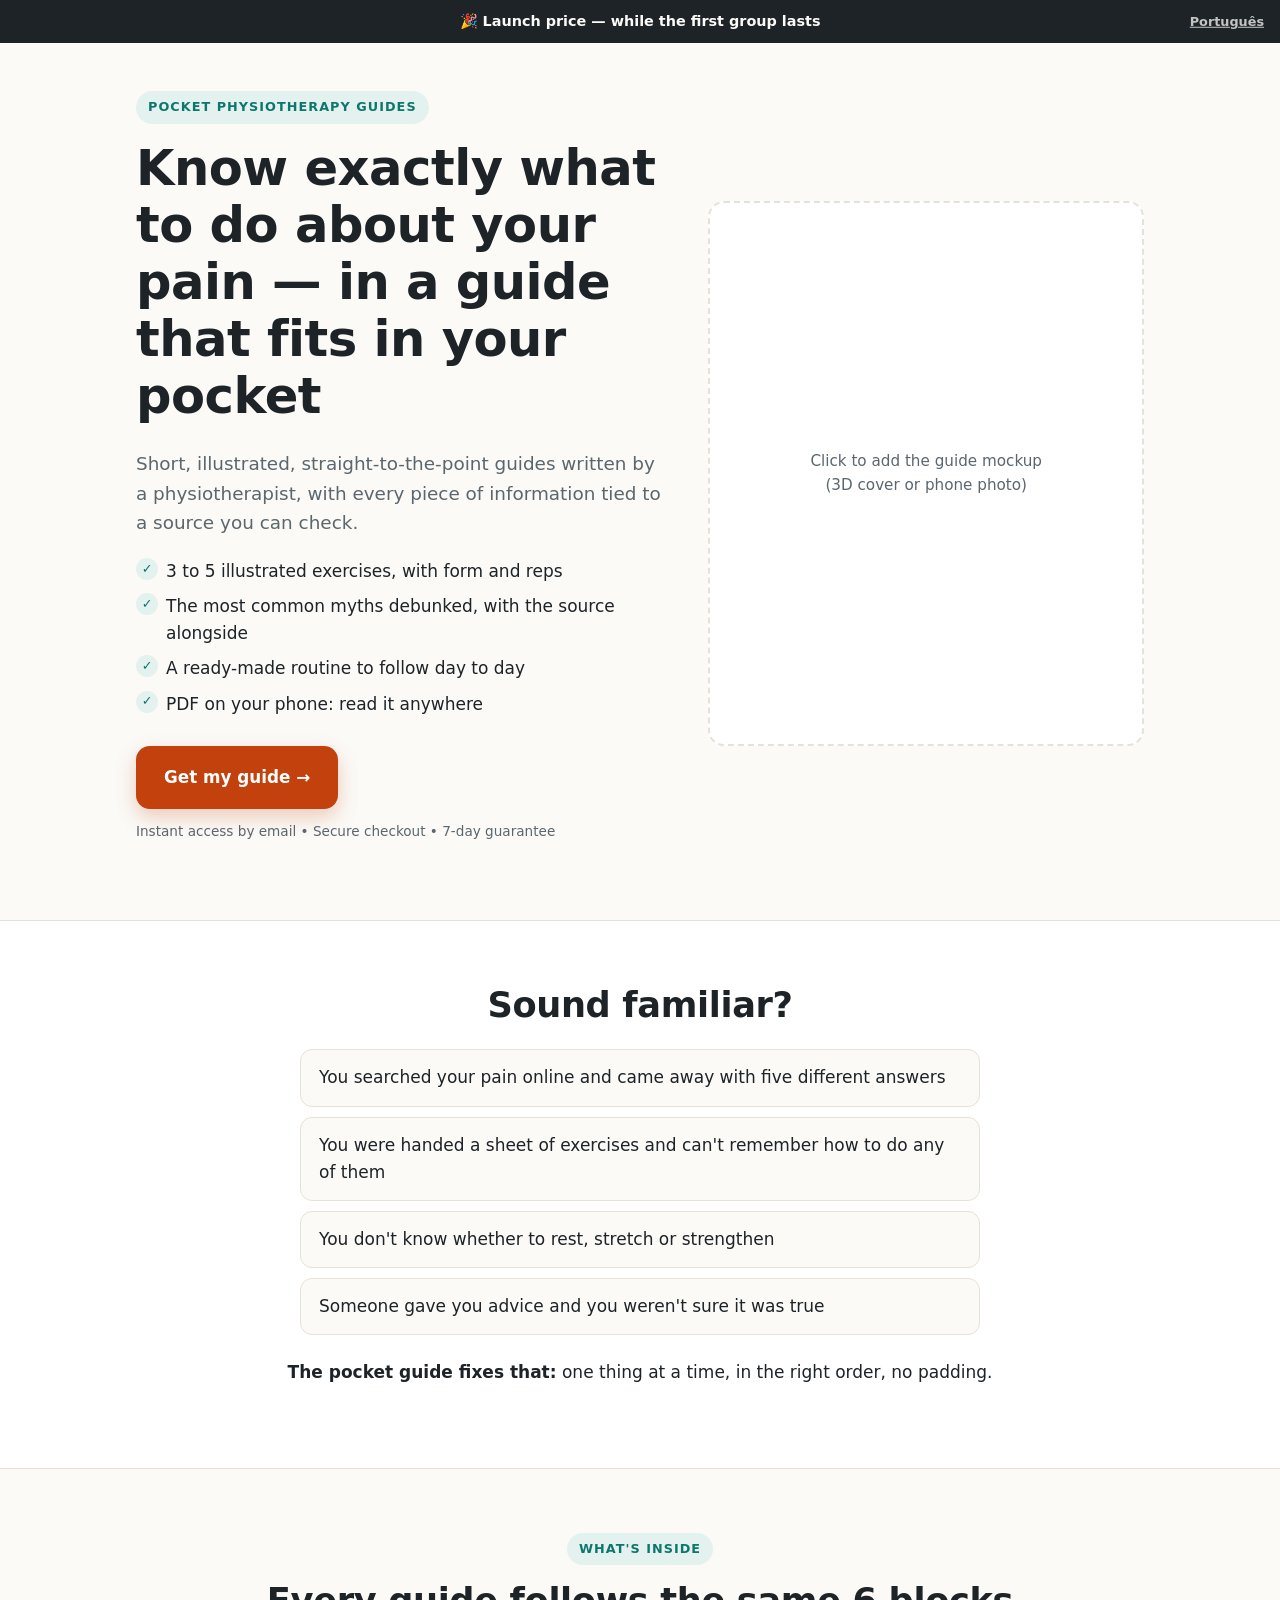
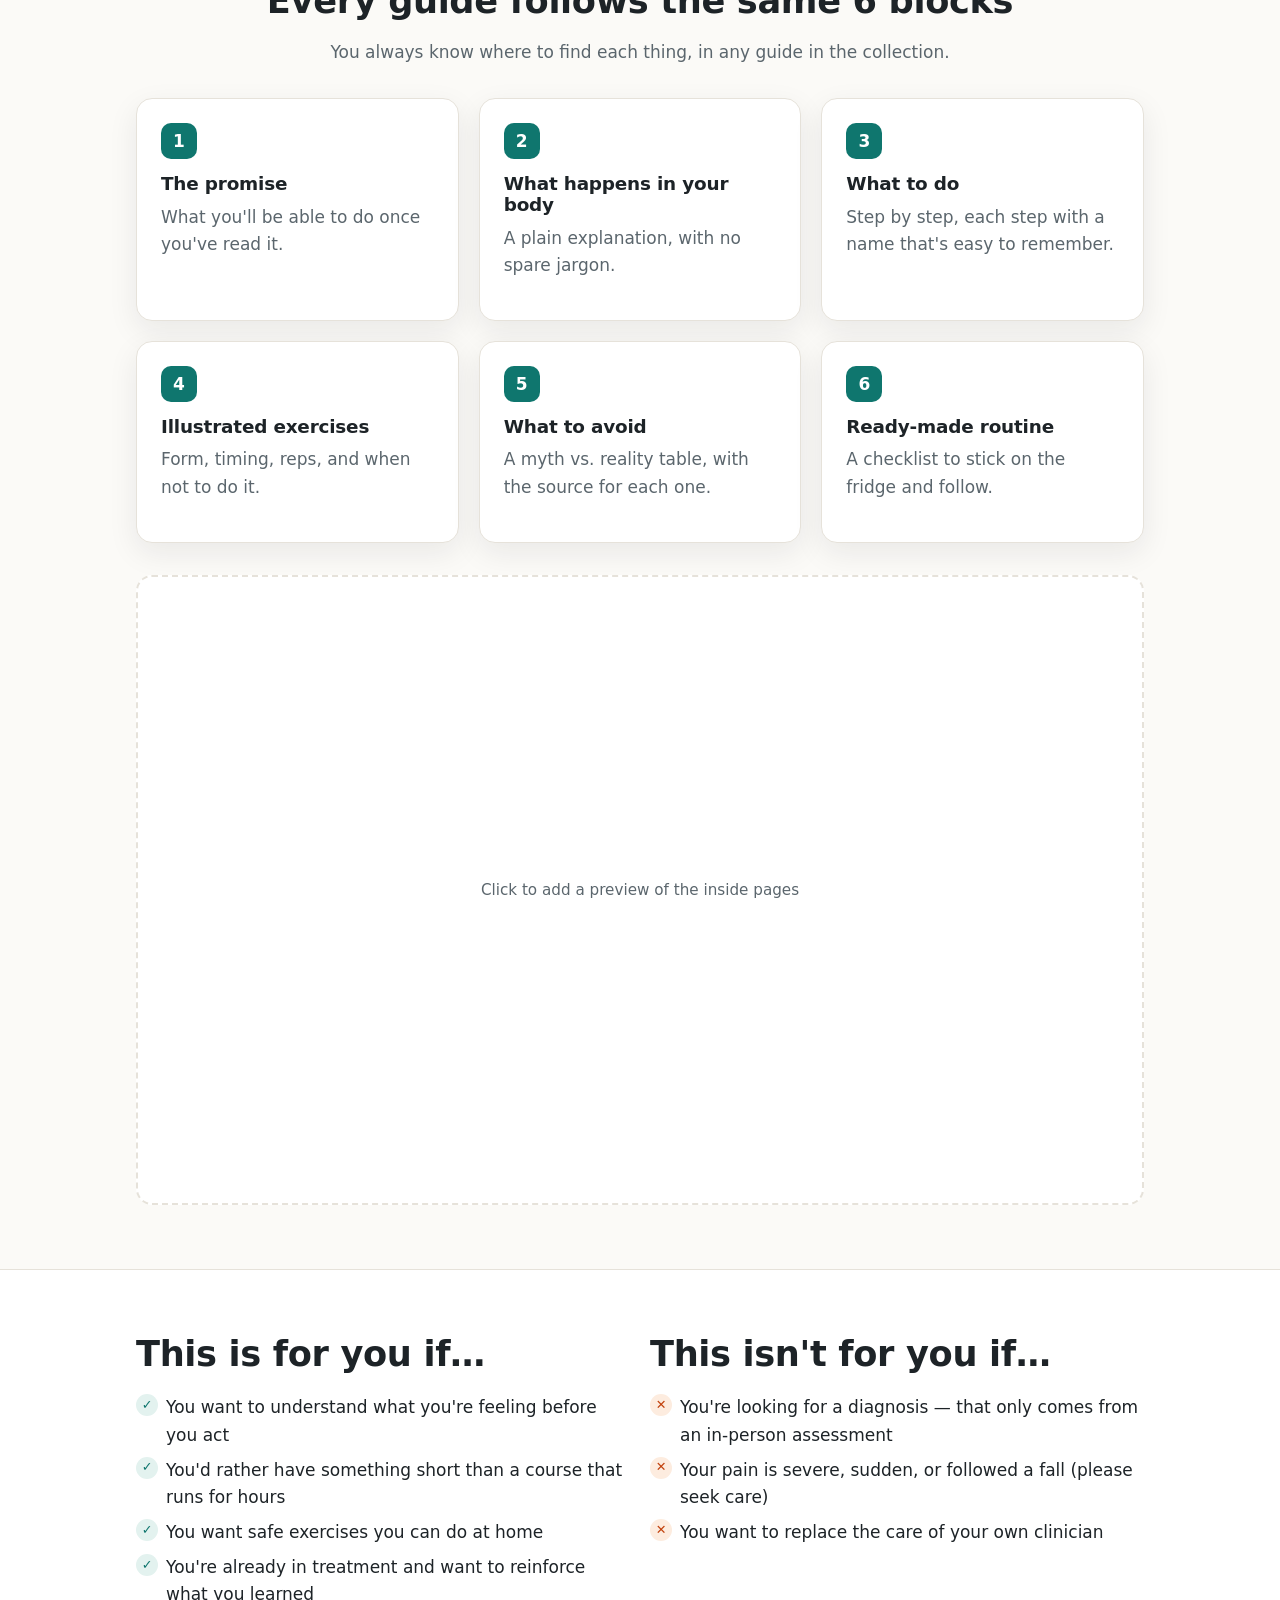
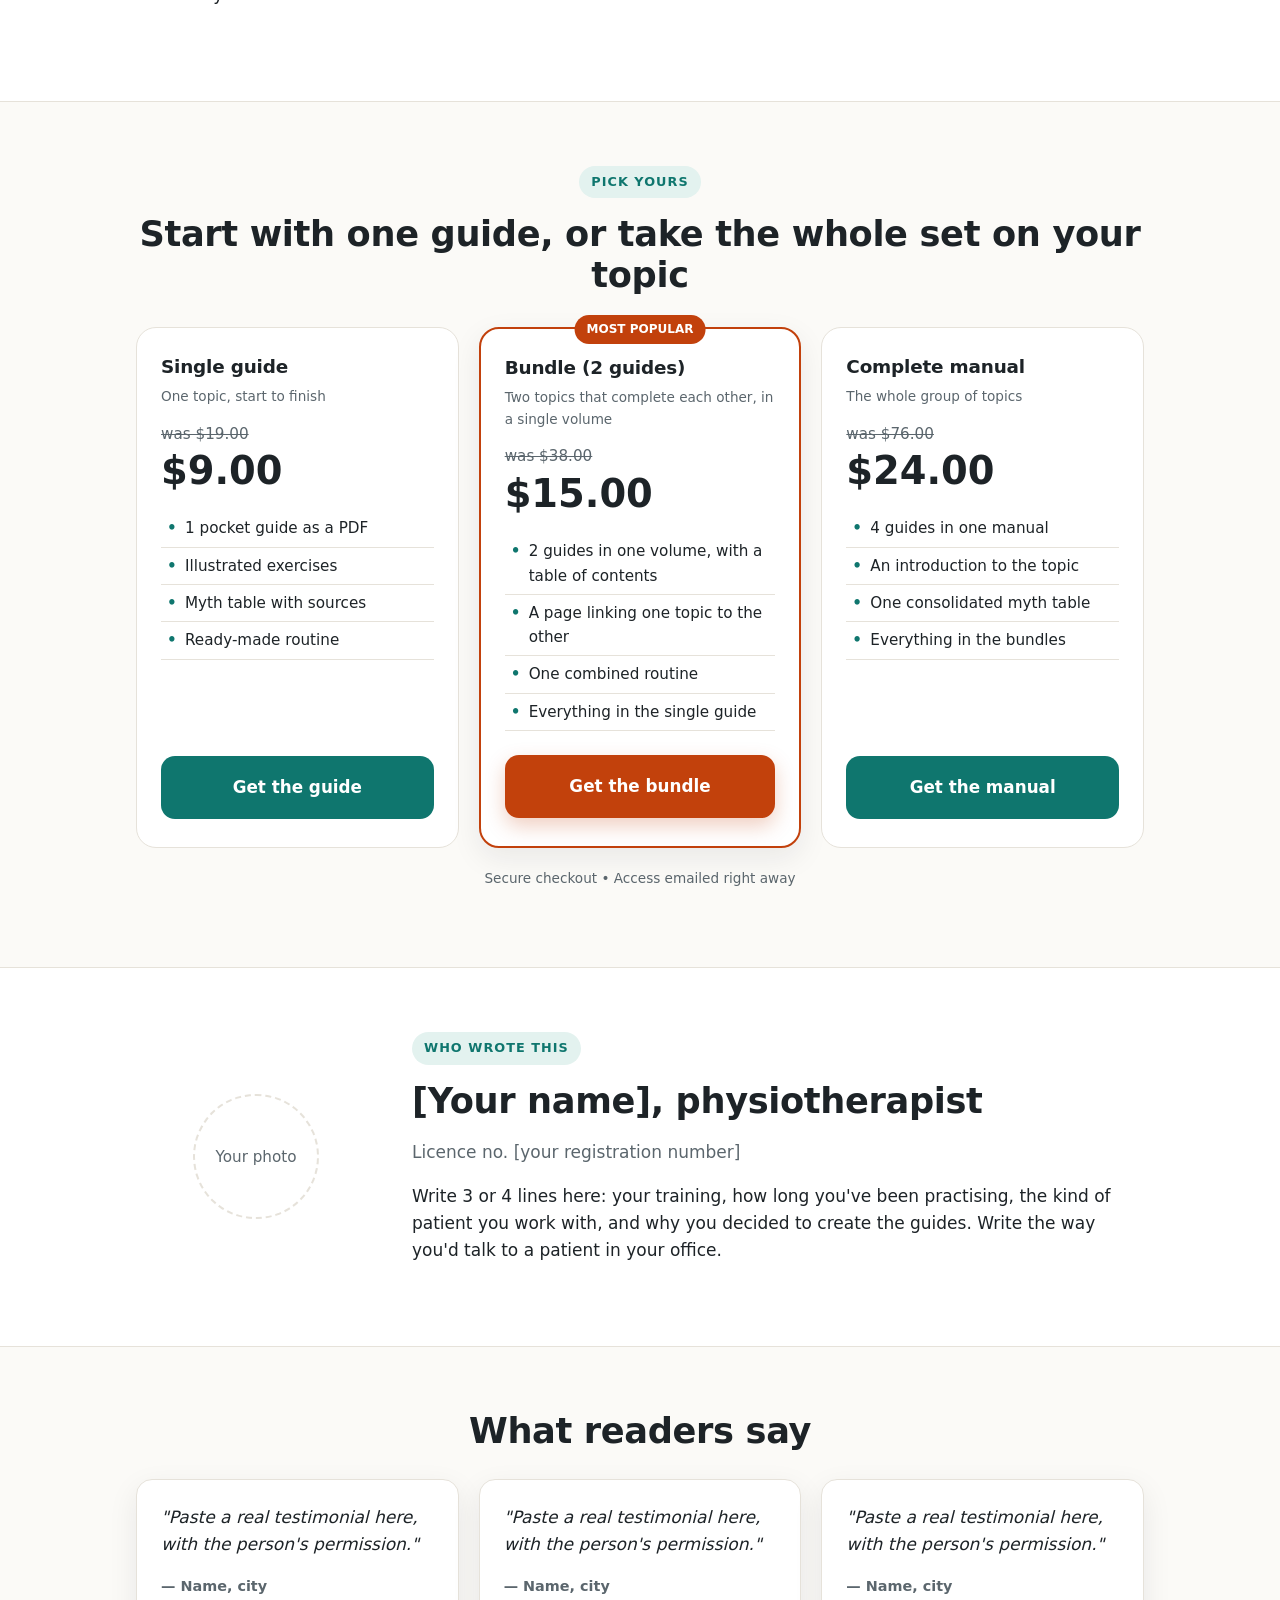
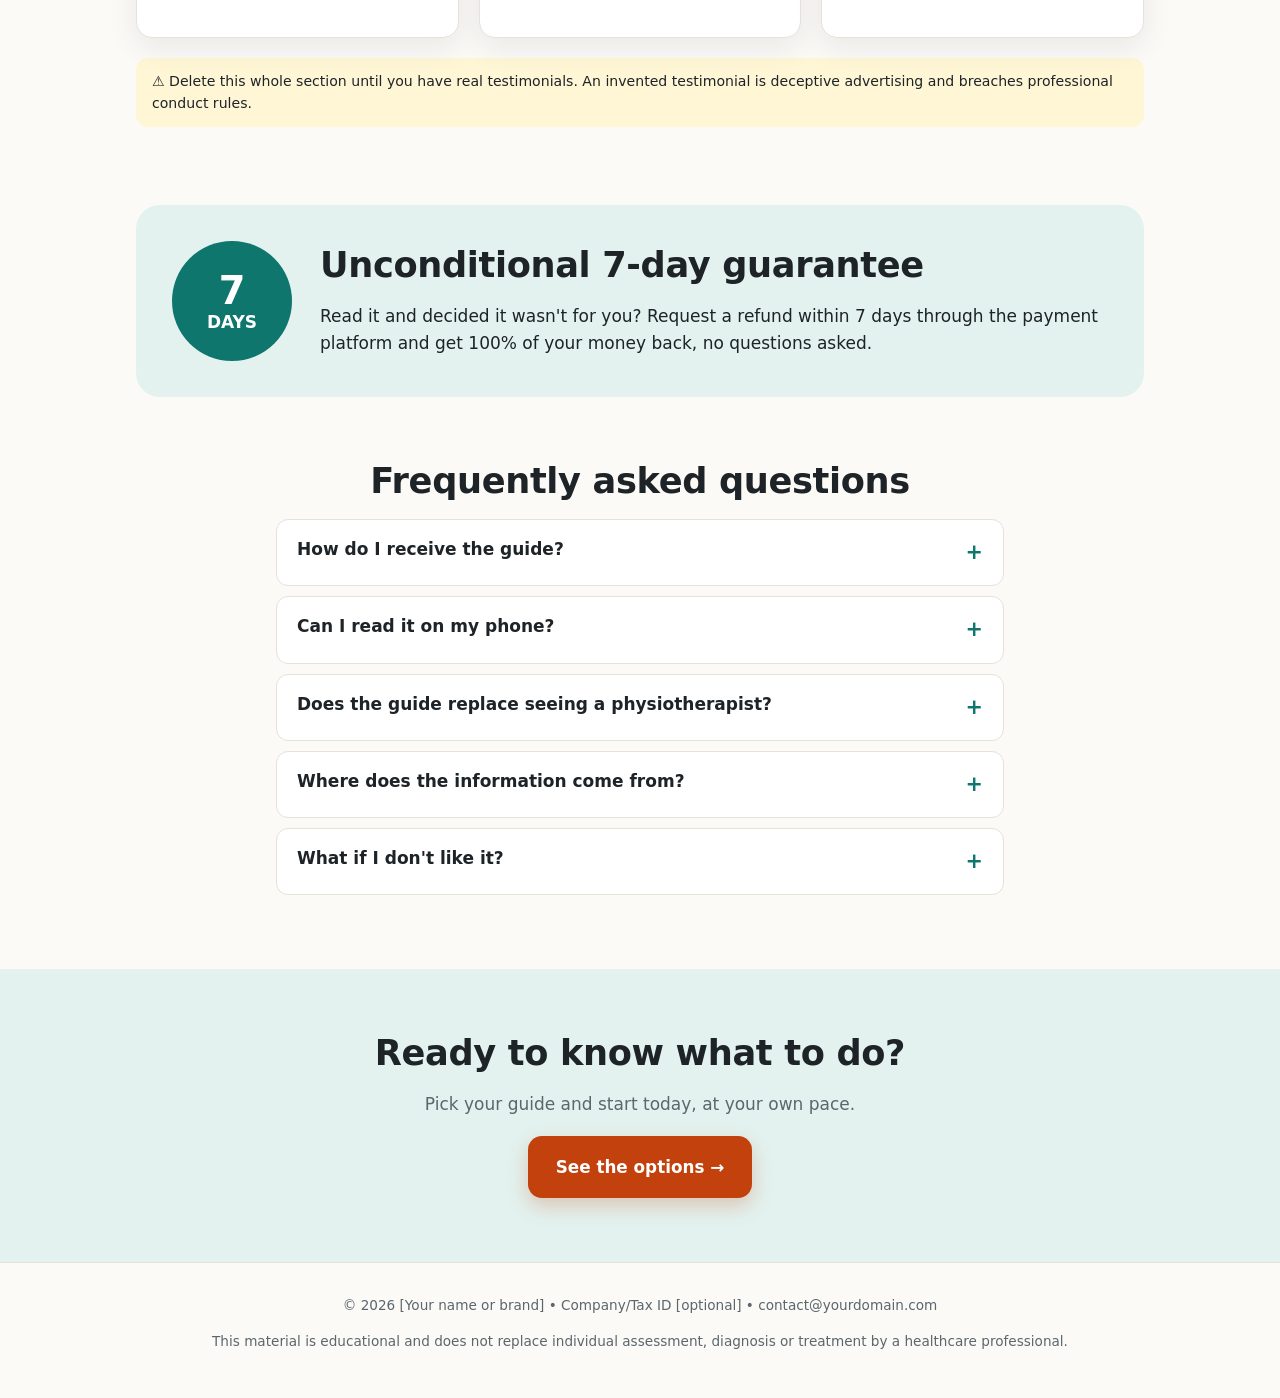
==== en/index.html @ 4116bf04 "Rename pagina-guias-fisio-en.html to en/index.html" ====
<!DOCTYPE html>
<html lang="en">
<head>
<meta charset="UTF-8">
<meta name="viewport" content="width=device-width, initial-scale=1.0">
<title>Pocket Physiotherapy Guides</title>
<meta name="description" content="Short, illustrated, straight-to-the-point guides with exercises, myths debunked and a ready-made routine — every claim tied to a source you can check.">
<!--
=====================================================================
  HOW TO EDIT THIS PAGE  (read once)
=====================================================================
  1) The easy way: open this file in your browser with  ?edit  at the
     end of the address (e.g. index.html?edit ). A bar appears at the
     top: click "Edit text", change whatever you like directly on the
     page, click the images to swap them, then click "Download
     finished page". The downloaded file is the one you publish.
  2) Checkout links, prices and the Pixel: change them in the CONFIG
     block just below.
  3) The ad's UTM parameters (utm_source, utm_campaign...) are passed
     through to the checkout link automatically.
=====================================================================
-->
<script>
const CONFIG = {
  // Checkout link for each offer (Hotmart, Kiwify, Gumroad, Stripe, etc.)
  checkoutGuide:  "https://YOUR-CHECKOUT.com/guide",
  checkoutBundle: "https://YOUR-CHECKOUT.com/bundle",
  checkoutManual: "https://YOUR-CHECKOUT.com/manual",
  // Meta Pixel ID (leave "" to skip loading it)
  metaPixelId: "",
  // Support WhatsApp, digits only with country and area code (leave "" to hide the button)
  whatsapp: "",
  // Link to the Portuguese version (leave "" to hide the language link)
  otherLanguageUrl: "../",
  otherLanguageLabel: "Português"
};
</script>
<style>
:root{
  --bg:#fbfaf7; --surface:#ffffff; --ink:#1d2327; --muted:#5b666d;
  --line:#e6e2da; --brand:#0f766e; --brand-ink:#ffffff; --brand-soft:#e3f2ef;
  --accent:#c2410c; --accent-soft:#fdecdf; --warn:#fff6d6;
  --radius:16px; --shadow:0 10px 30px rgba(20,30,40,.08);
}
@media (prefers-color-scheme: dark){
  :root:not([data-theme="light"]){
    --bg:#111517; --surface:#191e21; --ink:#eef1f2; --muted:#a3aeb4;
    --line:#2a3135; --brand:#2dd4bf; --brand-ink:#0b1b19; --brand-soft:#14302c;
    --accent:#fb923c; --accent-soft:#3a2416; --warn:#3a3313; --shadow:none;
  }
}
:root[data-theme="dark"]{
  --bg:#111517; --surface:#191e21; --ink:#eef1f2; --muted:#a3aeb4;
  --line:#2a3135; --brand:#2dd4bf; --brand-ink:#0b1b19; --brand-soft:#14302c;
  --accent:#fb923c; --accent-soft:#3a2416; --warn:#3a3313; --shadow:none;
}
*{box-sizing:border-box}
html{scroll-behavior:smooth}
body{margin:0;background:var(--bg);color:var(--ink);font:17px/1.6 system-ui,-apple-system,"Segoe UI",Roboto,sans-serif;-webkit-font-smoothing:antialiased}
img{max-width:100%;display:block}
.wrap{max-width:1040px;margin:0 auto;padding:0 16px}
section{padding:64px 0}
h1,h2,h3{line-height:1.15;margin:0 0 .5em;letter-spacing:-.01em}
h1{font-size:clamp(2rem,5vw,3.1rem)}
h2{font-size:clamp(1.6rem,3.6vw,2.2rem)}
h3{font-size:1.15rem}
p{margin:0 0 1em}
.muted{color:var(--muted)}
.eyebrow{display:inline-block;font-size:.8rem;font-weight:700;letter-spacing:.08em;text-transform:uppercase;color:var(--brand);background:var(--brand-soft);padding:6px 12px;border-radius:999px;margin-bottom:16px}
.center{text-align:center}
.btn{display:inline-flex;align-items:center;justify-content:center;gap:8px;background:var(--accent);color:#fff;font-weight:800;font-size:1.05rem;padding:18px 28px;border-radius:14px;text-decoration:none;box-shadow:0 8px 20px rgba(194,65,12,.25);transition:transform .15s}
.btn:hover{transform:translateY(-2px)}
.btn.alt{background:var(--brand);color:var(--brand-ink);box-shadow:none}
.btn.full{width:100%}
.small{font-size:.85rem}

/* announcement bar */
.topbar{background:var(--ink);color:var(--bg);text-align:center;font-size:.9rem;font-weight:600;padding:10px 16px;position:relative}
.langlink{position:absolute;right:16px;top:50%;transform:translateY(-50%);color:var(--bg);opacity:.75;text-decoration:underline;font-weight:600;font-size:.8rem;display:none}
.langlink:hover{opacity:1}

/* hero */
.hero{padding:48px 0 64px}
.hero-grid{display:grid;grid-template-columns:1.1fr .9fr;gap:40px;align-items:center}
.hero .lead{font-size:1.15rem;color:var(--muted)}
.checks{list-style:none;padding:0;margin:20px 0 28px}
.checks li{padding-left:30px;position:relative;margin-bottom:8px}
.checks li::before{content:"✓";position:absolute;left:0;top:0;width:22px;height:22px;border-radius:50%;background:var(--brand-soft);color:var(--brand);font-weight:900;font-size:.8rem;display:grid;place-items:center}
.img-slot{background:var(--surface);border:2px dashed var(--line);border-radius:var(--radius);aspect-ratio:4/5;display:grid;place-items:center;text-align:center;color:var(--muted);font-size:.95rem;padding:20px;overflow:hidden;position:relative}
.img-slot img{width:100%;height:100%;object-fit:cover;position:absolute;inset:0}
.img-slot.wide{aspect-ratio:16/10}
.img-slot.round{aspect-ratio:1;border-radius:50%;max-width:220px;margin:0 auto}
.img-slot.filled{border-style:solid}

/* cards */
.grid3{display:grid;grid-template-columns:repeat(3,1fr);gap:20px}
.grid2{display:grid;grid-template-columns:repeat(2,1fr);gap:20px}
.card{background:var(--surface);border:1px solid var(--line);border-radius:var(--radius);padding:24px;box-shadow:var(--shadow)}
.num{width:36px;height:36px;border-radius:10px;background:var(--brand);color:var(--brand-ink);font-weight:800;display:grid;place-items:center;margin-bottom:14px}
.pain{background:var(--surface);border-top:1px solid var(--line);border-bottom:1px solid var(--line)}
.pain-list{list-style:none;padding:0;margin:24px auto 0;max-width:680px}
.pain-list li{background:var(--bg);border:1px solid var(--line);border-radius:12px;padding:14px 18px;margin-bottom:10px}

/* who it's for */
.yes li::before{content:"✓"}
.no li::before{content:"✕";background:var(--accent-soft);color:var(--accent)}

/* offers */
.offers{display:grid;grid-template-columns:repeat(3,1fr);gap:20px;align-items:stretch;margin-top:32px}
.offer{background:var(--surface);border:1px solid var(--line);border-radius:20px;padding:28px 24px;display:flex;flex-direction:column;position:relative}
.offer.featured{border:2px solid var(--accent);box-shadow:var(--shadow)}
.badge{position:absolute;top:-14px;left:50%;transform:translateX(-50%);background:var(--accent);color:#fff;font-size:.75rem;font-weight:800;padding:5px 12px;border-radius:999px;white-space:nowrap}
.offer ul{list-style:none;padding:0;margin:16px 0 24px;flex:1}
.offer li{padding:6px 0 6px 24px;position:relative;border-bottom:1px solid var(--line);font-size:.95rem}
.offer li::before{content:"•";position:absolute;left:6px;color:var(--brand);font-weight:900}
.from{color:var(--muted);text-decoration:line-through;font-size:.95rem}
.price{font-size:2.4rem;font-weight:900;line-height:1;margin:6px 0 4px}
.price small{font-size:1rem;font-weight:700}

/* author */
.author{display:grid;grid-template-columns:240px 1fr;gap:36px;align-items:center}

/* testimonials */
.quote{font-style:italic}
.quote-by{font-style:normal;font-weight:700;font-size:.9rem;color:var(--muted)}
.note{background:var(--warn);border-radius:12px;padding:12px 16px;font-size:.88rem;margin-top:20px}

/* guarantee */
.guarantee{display:flex;gap:28px;align-items:center;background:var(--brand-soft);border-radius:24px;padding:36px}
.seal{flex:0 0 120px;height:120px;border-radius:50%;background:var(--brand);color:var(--brand-ink);display:grid;place-items:center;text-align:center;font-weight:900;line-height:1.1}
.seal b{font-size:2.4rem;display:block}

/* FAQ */
details{background:var(--surface);border:1px solid var(--line);border-radius:12px;padding:16px 20px;margin-bottom:10px}
summary{font-weight:700;cursor:pointer;list-style:none;display:flex;justify-content:space-between;gap:12px}
summary::after{content:"+";font-size:1.3rem;color:var(--brand)}
details[open] summary::after{content:"–"}
details p{margin:12px 0 0;color:var(--muted)}

footer{border-top:1px solid var(--line);padding:32px 0;font-size:.85rem;color:var(--muted);text-align:center}

.wa{position:fixed;right:16px;bottom:16px;background:#25d366;color:#fff;border-radius:999px;padding:12px 18px;font-weight:800;text-decoration:none;box-shadow:0 6px 18px rgba(0,0,0,.2);display:none}

/* ===== edit mode (only appears with ?edit in the address) ===== */
.editbar{display:none;position:sticky;top:0;z-index:50;background:#111;color:#fff;padding:10px 16px;gap:8px;flex-wrap:wrap;align-items:center;font-size:.9rem}
.editbar button{background:#fff;color:#111;border:0;border-radius:8px;padding:8px 12px;font-weight:700;cursor:pointer}
.editbar button.on{background:#facc15}
.editbar span{opacity:.75;margin-left:auto}
body.editing [data-edit]{outline:1px dashed #facc15;outline-offset:3px;cursor:text}
body.editing .img-slot{cursor:pointer;outline:2px dashed #facc15}

@media (max-width:860px){
  .hero-grid,.author,.grid2{grid-template-columns:1fr}
  .grid3,.offers{grid-template-columns:1fr}
  .offer.featured{order:-1}
  .guarantee{flex-direction:column;text-align:center}
  section{padding:48px 0}
  .img-slot.hero-img{max-width:360px;margin:0 auto}
  .topbar{padding-right:90px}
}
</style>
</head>
<body>

<div class="editbar" id="editbar">
  <button id="btnEdit">✏️ Edit text</button>
  <button id="btnTheme">🌓 Theme</button>
  <button id="btnSave">⬇️ Download finished page</button>
  <span>Click the images to swap them. Checkout links and prices: the CONFIG block in the code.</span>
</div>

<div class="topbar"><span data-edit>🎉 Launch price — while the first group lasts</span><a class="langlink" id="langlink" href="#"></a></div>

<!-- ============ HERO ============ -->
<header class="hero">
  <div class="wrap hero-grid">
    <div>
      <span class="eyebrow" data-edit>Pocket physiotherapy guides</span>
      <h1 data-edit>Know exactly what to do about your pain — in a guide that fits in your pocket</h1>
      <p class="lead" data-edit>Short, illustrated, straight-to-the-point guides written by a physiotherapist, with every piece of information tied to a source you can check.</p>
      <ul class="checks">
        <li data-edit>3 to 5 illustrated exercises, with form and reps</li>
        <li data-edit>The most common myths debunked, with the source alongside</li>
        <li data-edit>A ready-made routine to follow day to day</li>
        <li data-edit>PDF on your phone: read it anywhere</li>
      </ul>
      <a class="btn cta" href="#offers" data-edit>Get my guide →</a>
      <p class="small muted" style="margin-top:12px" data-edit>Instant access by email • Secure checkout • 7-day guarantee</p>
    </div>
    <div class="img-slot hero-img" data-img>Click to add the guide mockup<br>(3D cover or phone photo)</div>
  </div>
</header>

<!-- ============ PAIN ============ -->
<section class="pain">
  <div class="wrap center">
    <h2 data-edit>Sound familiar?</h2>
    <ul class="pain-list" style="text-align:left">
      <li data-edit>You searched your pain online and came away with five different answers</li>
      <li data-edit>You were handed a sheet of exercises and can't remember how to do any of them</li>
      <li data-edit>You don't know whether to rest, stretch or strengthen</li>
      <li data-edit>Someone gave you advice and you weren't sure it was true</li>
    </ul>
    <p style="margin-top:24px" data-edit><strong>The pocket guide fixes that:</strong> one thing at a time, in the right order, no padding.</p>
  </div>
</section>

<!-- ============ WHAT'S INSIDE ============ -->
<section>
  <div class="wrap">
    <div class="center">
      <span class="eyebrow" data-edit>What's inside</span>
      <h2 data-edit>Every guide follows the same 6 blocks</h2>
      <p class="muted" data-edit>You always know where to find each thing, in any guide in the collection.</p>
    </div>
    <div class="grid3" style="margin-top:32px">
      <div class="card"><div class="num">1</div><h3 data-edit>The promise</h3><p class="muted" data-edit>What you'll be able to do once you've read it.</p></div>
      <div class="card"><div class="num">2</div><h3 data-edit>What happens in your body</h3><p class="muted" data-edit>A plain explanation, with no spare jargon.</p></div>
      <div class="card"><div class="num">3</div><h3 data-edit>What to do</h3><p class="muted" data-edit>Step by step, each step with a name that's easy to remember.</p></div>
      <div class="card"><div class="num">4</div><h3 data-edit>Illustrated exercises</h3><p class="muted" data-edit>Form, timing, reps, and when not to do it.</p></div>
      <div class="card"><div class="num">5</div><h3 data-edit>What to avoid</h3><p class="muted" data-edit>A myth vs. reality table, with the source for each one.</p></div>
      <div class="card"><div class="num">6</div><h3 data-edit>Ready-made routine</h3><p class="muted" data-edit>A checklist to stick on the fridge and follow.</p></div>
    </div>
    <div class="img-slot wide" data-img style="margin-top:32px">Click to add a preview of the inside pages</div>
  </div>
</section>

<!-- ============ WHO IT'S FOR ============ -->
<section style="background:var(--surface);border-top:1px solid var(--line);border-bottom:1px solid var(--line)">
  <div class="wrap grid2">
    <div>
      <h2 data-edit>This is for you if…</h2>
      <ul class="checks yes">
        <li data-edit>You want to understand what you're feeling before you act</li>
        <li data-edit>You'd rather have something short than a course that runs for hours</li>
        <li data-edit>You want safe exercises you can do at home</li>
        <li data-edit>You're already in treatment and want to reinforce what you learned</li>
      </ul>
    </div>
    <div>
      <h2 data-edit>This isn't for you if…</h2>
      <ul class="checks no">
        <li data-edit>You're looking for a diagnosis — that only comes from an in-person assessment</li>
        <li data-edit>Your pain is severe, sudden, or followed a fall (please seek care)</li>
        <li data-edit>You want to replace the care of your own clinician</li>
      </ul>
    </div>
  </div>
</section>

<!-- ============ OFFERS ============ -->
<section id="offers">
  <div class="wrap">
    <div class="center">
      <span class="eyebrow" data-edit>Pick yours</span>
      <h2 data-edit>Start with one guide, or take the whole set on your topic</h2>
    </div>
    <div class="offers">
      <div class="offer">
        <h3 data-edit>Single guide</h3>
        <p class="muted small" data-edit>One topic, start to finish</p>
        <span class="from" data-edit>was $19.00</span>
        <div class="price" data-edit>$9.00</div>
        <ul>
          <li data-edit>1 pocket guide as a PDF</li>
          <li data-edit>Illustrated exercises</li>
          <li data-edit>Myth table with sources</li>
          <li data-edit>Ready-made routine</li>
        </ul>
        <a class="btn alt full" data-checkout="checkoutGuide" href="#" data-edit>Get the guide</a>
      </div>
      <div class="offer featured">
        <span class="badge" data-edit>MOST POPULAR</span>
        <h3 data-edit>Bundle (2 guides)</h3>
        <p class="muted small" data-edit>Two topics that complete each other, in a single volume</p>
        <span class="from" data-edit>was $38.00</span>
        <div class="price" data-edit>$15.00</div>
        <ul>
          <li data-edit>2 guides in one volume, with a table of contents</li>
          <li data-edit>A page linking one topic to the other</li>
          <li data-edit>One combined routine</li>
          <li data-edit>Everything in the single guide</li>
        </ul>
        <a class="btn full" data-checkout="checkoutBundle" href="#" data-edit>Get the bundle</a>
      </div>
      <div class="offer">
        <h3 data-edit>Complete manual</h3>
        <p class="muted small" data-edit>The whole group of topics</p>
        <span class="from" data-edit>was $76.00</span>
        <div class="price" data-edit>$24.00</div>
        <ul>
          <li data-edit>4 guides in one manual</li>
          <li data-edit>An introduction to the topic</li>
          <li data-edit>One consolidated myth table</li>
          <li data-edit>Everything in the bundles</li>
        </ul>
        <a class="btn alt full" data-checkout="checkoutManual" href="#" data-edit>Get the manual</a>
      </div>
    </div>
    <p class="center small muted" style="margin-top:20px" data-edit>Secure checkout • Access emailed right away</p>
  </div>
</section>

<!-- ============ AUTHOR ============ -->
<section style="background:var(--surface);border-top:1px solid var(--line);border-bottom:1px solid var(--line)">
  <div class="wrap author">
    <div class="img-slot round" data-img>Your photo</div>
    <div>
      <span class="eyebrow" data-edit>Who wrote this</span>
      <h2 data-edit>[Your name], physiotherapist</h2>
      <p class="muted" data-edit>Licence no. [your registration number]</p>
      <p data-edit>Write 3 or 4 lines here: your training, how long you've been practising, the kind of patient you work with, and why you decided to create the guides. Write the way you'd talk to a patient in your office.</p>
    </div>
  </div>
</section>

<!-- ============ TESTIMONIALS ============ -->
<section>
  <div class="wrap">
    <h2 class="center" data-edit>What readers say</h2>
    <div class="grid3" style="margin-top:28px">
      <div class="card"><p class="quote" data-edit>"Paste a real testimonial here, with the person's permission."</p><p class="quote-by" data-edit>— Name, city</p></div>
      <div class="card"><p class="quote" data-edit>"Paste a real testimonial here, with the person's permission."</p><p class="quote-by" data-edit>— Name, city</p></div>
      <div class="card"><p class="quote" data-edit>"Paste a real testimonial here, with the person's permission."</p><p class="quote-by" data-edit>— Name, city</p></div>
    </div>
    <p class="note" data-edit>⚠️ Delete this whole section until you have real testimonials. An invented testimonial is deceptive advertising and breaches professional conduct rules.</p>
  </div>
</section>

<!-- ============ GUARANTEE ============ -->
<section style="padding-top:0">
  <div class="wrap">
    <div class="guarantee">
      <div class="seal"><div><b>7</b>DAYS</div></div>
      <div>
        <h2 data-edit>Unconditional 7-day guarantee</h2>
        <p style="margin:0" data-edit>Read it and decided it wasn't for you? Request a refund within 7 days through the payment platform and get 100% of your money back, no questions asked.</p>
      </div>
    </div>
  </div>
</section>

<!-- ============ FAQ ============ -->
<section style="padding-top:0">
  <div class="wrap" style="max-width:760px">
    <h2 class="center" data-edit>Frequently asked questions</h2>
    <details><summary data-edit>How do I receive the guide?</summary><p data-edit>As soon as your payment clears, you get an email with access to the PDF. By card it arrives immediately; slower payment methods can take up to 2 business days.</p></details>
    <details><summary data-edit>Can I read it on my phone?</summary><p data-edit>Yes. The guide is in pocket format precisely so it sits comfortably on a phone screen, and it prints well too.</p></details>
    <details><summary data-edit>Does the guide replace seeing a physiotherapist?</summary><p data-edit>No. It's educational material. If your pain is severe, persistent, or comes with other symptoms, get an in-person assessment.</p></details>
    <details><summary data-edit>Where does the information come from?</summary><p data-edit>Every myth and every figure in the guide names its source — a guideline, a study or an institution — so you can check it yourself if you want.</p></details>
    <details><summary data-edit>What if I don't like it?</summary><p data-edit>You have 7 days to request a full refund through the payment platform.</p></details>
  </div>
</section>

<!-- ============ FINAL CTA ============ -->
<section class="center" style="background:var(--brand-soft)">
  <div class="wrap" style="max-width:720px">
    <h2 data-edit>Ready to know what to do?</h2>
    <p class="muted" data-edit>Pick your guide and start today, at your own pace.</p>
    <a class="btn cta" href="#offers" data-edit>See the options →</a>
  </div>
</section>

<footer>
  <div class="wrap">
    <p data-edit>© 2026 [Your name or brand] • Company/Tax ID [optional] • contact@yourdomain.com</p>
    <p data-edit>This material is educational and does not replace individual assessment, diagnosis or treatment by a healthcare professional.</p>
  </div>
</footer>

<a class="wa" id="wa" href="#" target="_blank" rel="noopener">💬 Questions? WhatsApp</a>

<script>
(function(){
  // --- pass the ad's UTMs through to the checkout links ---
  const qs = new URLSearchParams(location.search);
  qs.delete('edit'); qs.delete('editar');
  const extra = qs.toString();
  document.querySelectorAll('[data-checkout]').forEach(a=>{
    const base = CONFIG[a.dataset.checkout];
    if(!base) return;
    a.href = extra ? base + (base.includes('?') ? '&' : '?') + extra : base;
    a.addEventListener('click',()=>{ if(window.fbq) fbq('track','InitiateCheckout'); });
  });

  // --- language link ---
  if(CONFIG.otherLanguageUrl){
    const ll = document.getElementById('langlink');
    ll.href = CONFIG.otherLanguageUrl;
    ll.textContent = CONFIG.otherLanguageLabel || 'Português';
    ll.style.display = 'inline';
  }

  // --- WhatsApp ---
  if(CONFIG.whatsapp){
    const wa = document.getElementById('wa');
    wa.href = 'https://wa.me/' + CONFIG.whatsapp;
    wa.style.display = 'inline-flex';
  }

  // --- Meta Pixel ---
  if(CONFIG.metaPixelId){
    !function(f,b,e,v,n,t,s){if(f.fbq)return;n=f.fbq=function(){n.callMethod?
    n.callMethod.apply(n,arguments):n.queue.push(arguments)};if(!f._fbq)f._fbq=n;
    n.push=n;n.loaded=!0;n.version='2.0';n.queue=[];t=b.createElement(e);t.async=!0;
    t.src=v;s=b.getElementsByTagName(e)[0];s.parentNode.insertBefore(t,s)}(window,
    document,'script','https://connect.facebook.net/en_US/fbevents.js');
    fbq('init', CONFIG.metaPixelId); fbq('track','PageView');
  }

  // --- edit mode ---
  const p = new URLSearchParams(location.search);
  if(!p.has('edit') && !p.has('editar')) return;
  const bar = document.getElementById('editbar');
  bar.style.display = 'flex';
  const btnEdit = document.getElementById('btnEdit');
  let on = false;
  btnEdit.onclick = ()=>{
    on = !on;
    document.body.classList.toggle('editing', on);
    btnEdit.classList.toggle('on', on);
    btnEdit.textContent = on ? '✅ Done editing' : '✏️ Edit text';
    document.querySelectorAll('[data-edit]').forEach(el=>{
      if(on) el.setAttribute('contenteditable','true'); else el.removeAttribute('contenteditable');
    });
  };
  // links don't navigate while editing
  document.addEventListener('click',e=>{
    if(on && e.target.closest('a')) e.preventDefault();
  },true);

  // swap images
  document.querySelectorAll('[data-img]').forEach(slot=>{
    slot.addEventListener('click',()=>{
      const inp = document.createElement('input');
      inp.type='file'; inp.accept='image/*';
      inp.onchange = ()=>{
        const f = inp.files[0]; if(!f) return;
        const r = new FileReader();
        r.onload = ()=>{ slot.innerHTML = '<img alt="" src="'+r.result+'">'; slot.classList.add('filled'); };
        r.readAsDataURL(f);
      };
      inp.click();
    });
  });

  // light/dark theme, to check both
  document.getElementById('btnTheme').onclick = ()=>{
    const r = document.documentElement;
    r.dataset.theme = r.dataset.theme === 'dark' ? 'light' : 'dark';
  };

  // download the edited page, cleaned up
  document.getElementById('btnSave').onclick = ()=>{
    const clone = document.documentElement.cloneNode(true);
    clone.removeAttribute('data-theme');
    clone.querySelectorAll('[contenteditable]').forEach(el=>el.removeAttribute('contenteditable'));
    clone.querySelector('body').classList.remove('editing');
    const eb = clone.querySelector('#editbar'); if(eb) eb.removeAttribute('style');
    const wa = clone.querySelector('#wa'); if(wa){ wa.removeAttribute('style'); wa.setAttribute('href','#'); }
    const ll = clone.querySelector('#langlink'); if(ll){ ll.removeAttribute('style'); ll.setAttribute('href','#'); ll.textContent=''; }
    clone.querySelectorAll('[data-checkout]').forEach(a=>a.setAttribute('href','#'));
    const html = '<!DOCTYPE html>\n' + clone.outerHTML;
    const blob = new Blob([html],{type:'text/html'});
    const a = document.createElement('a');
    a.href = URL.createObjectURL(blob);
    a.download = 'index.html';
    a.click();
  };
})();
</script>
</body>
</html>
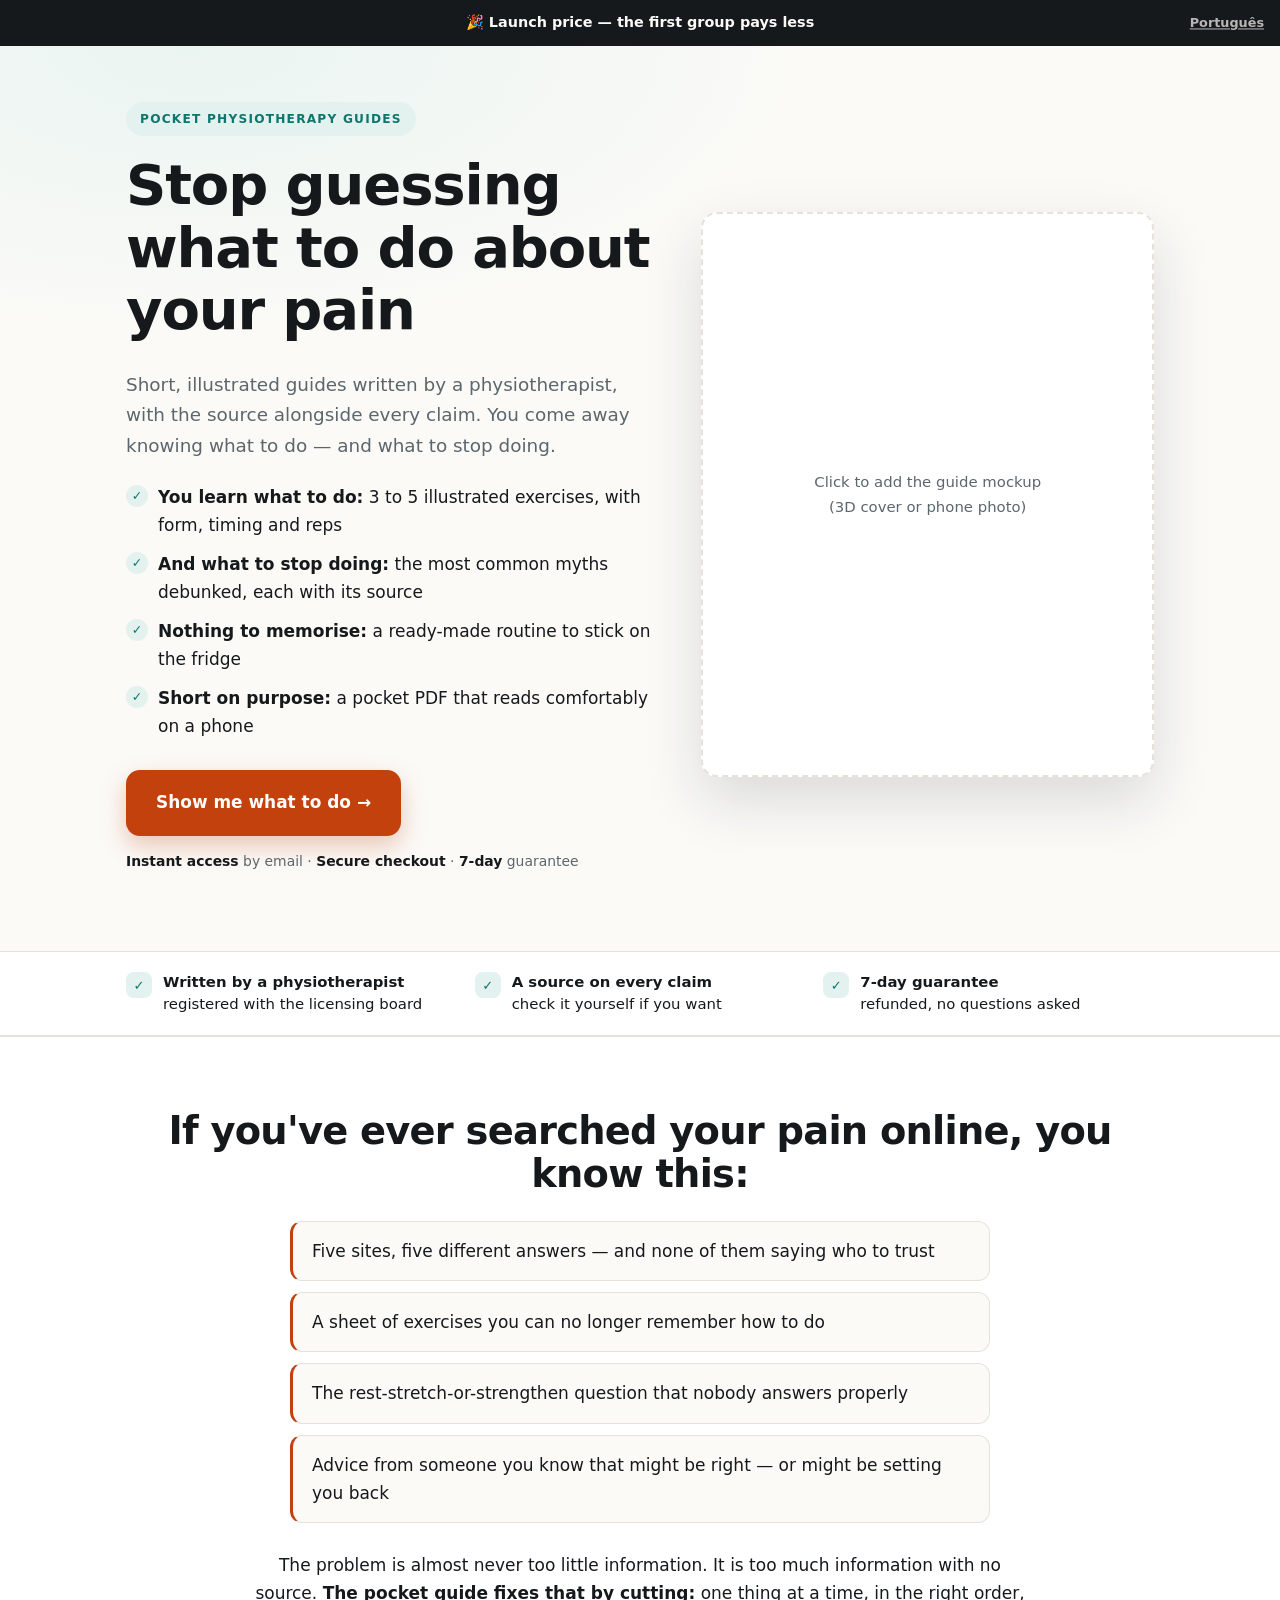
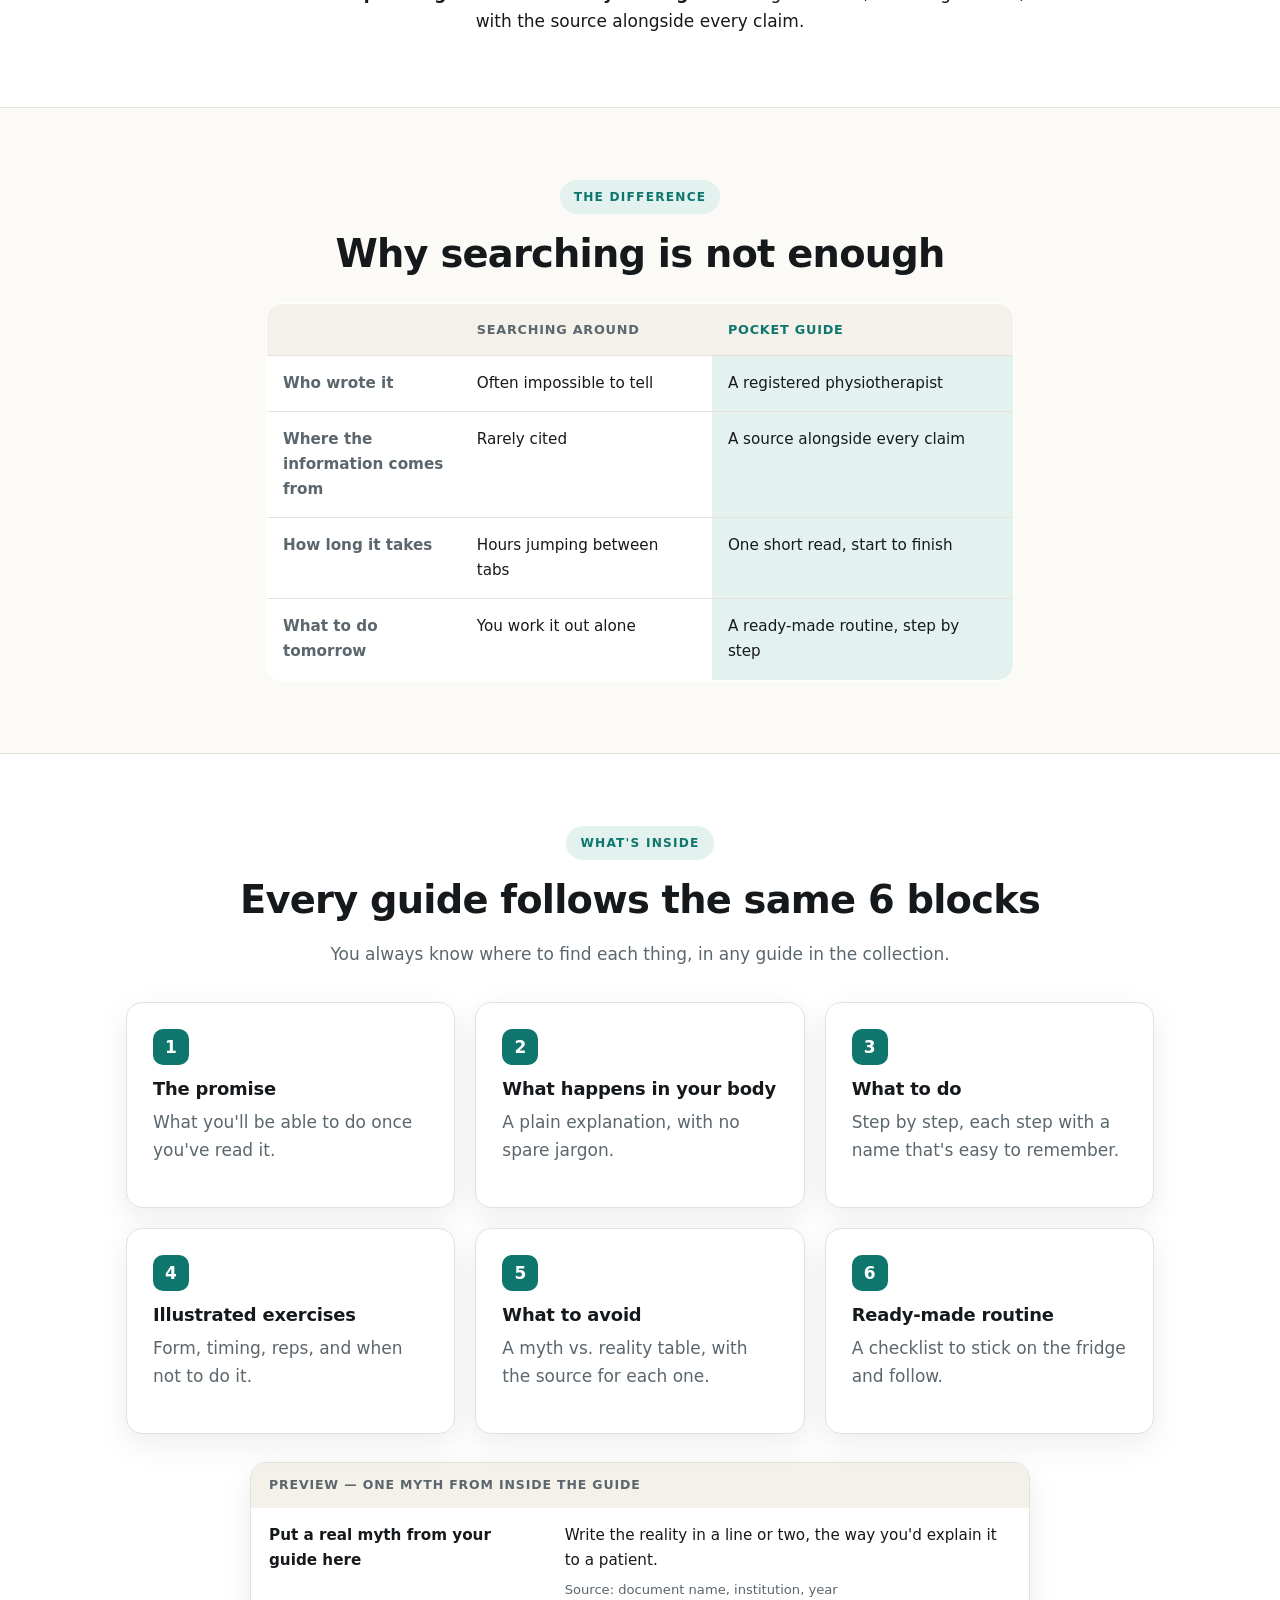
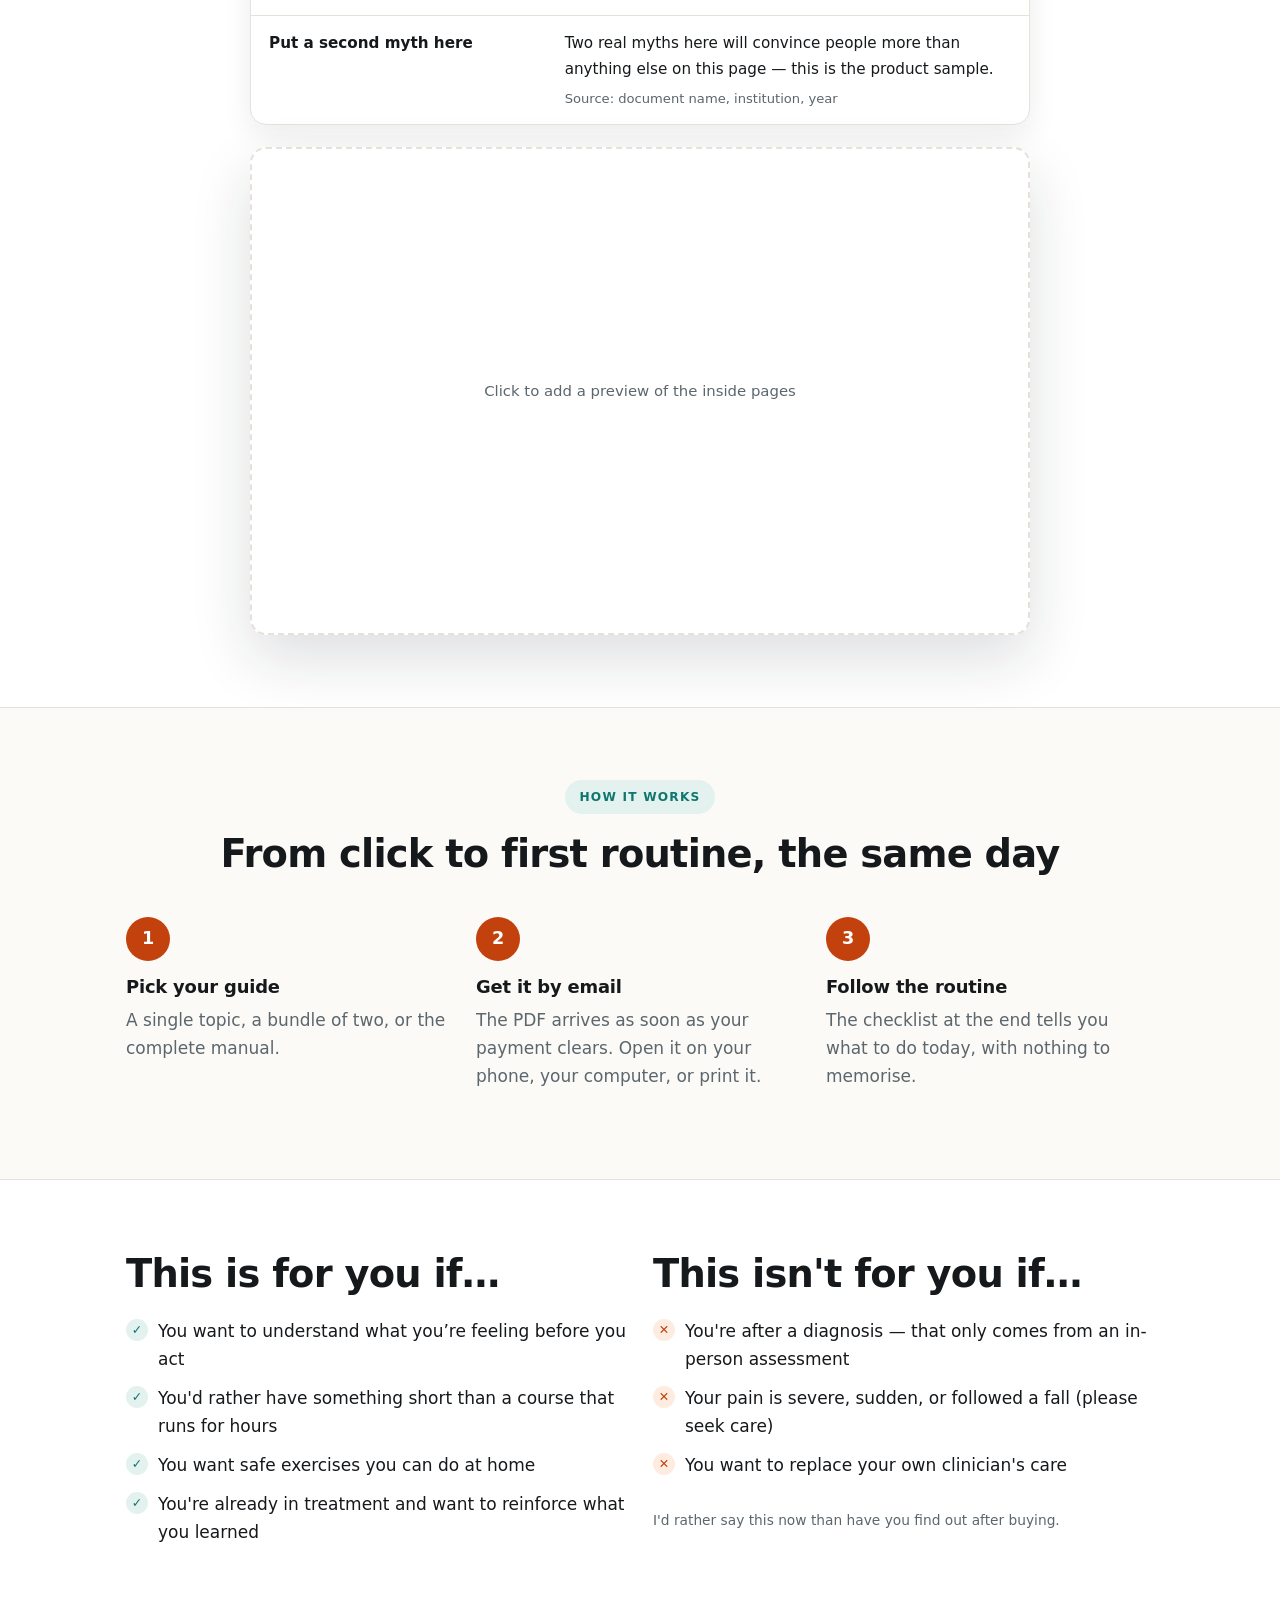
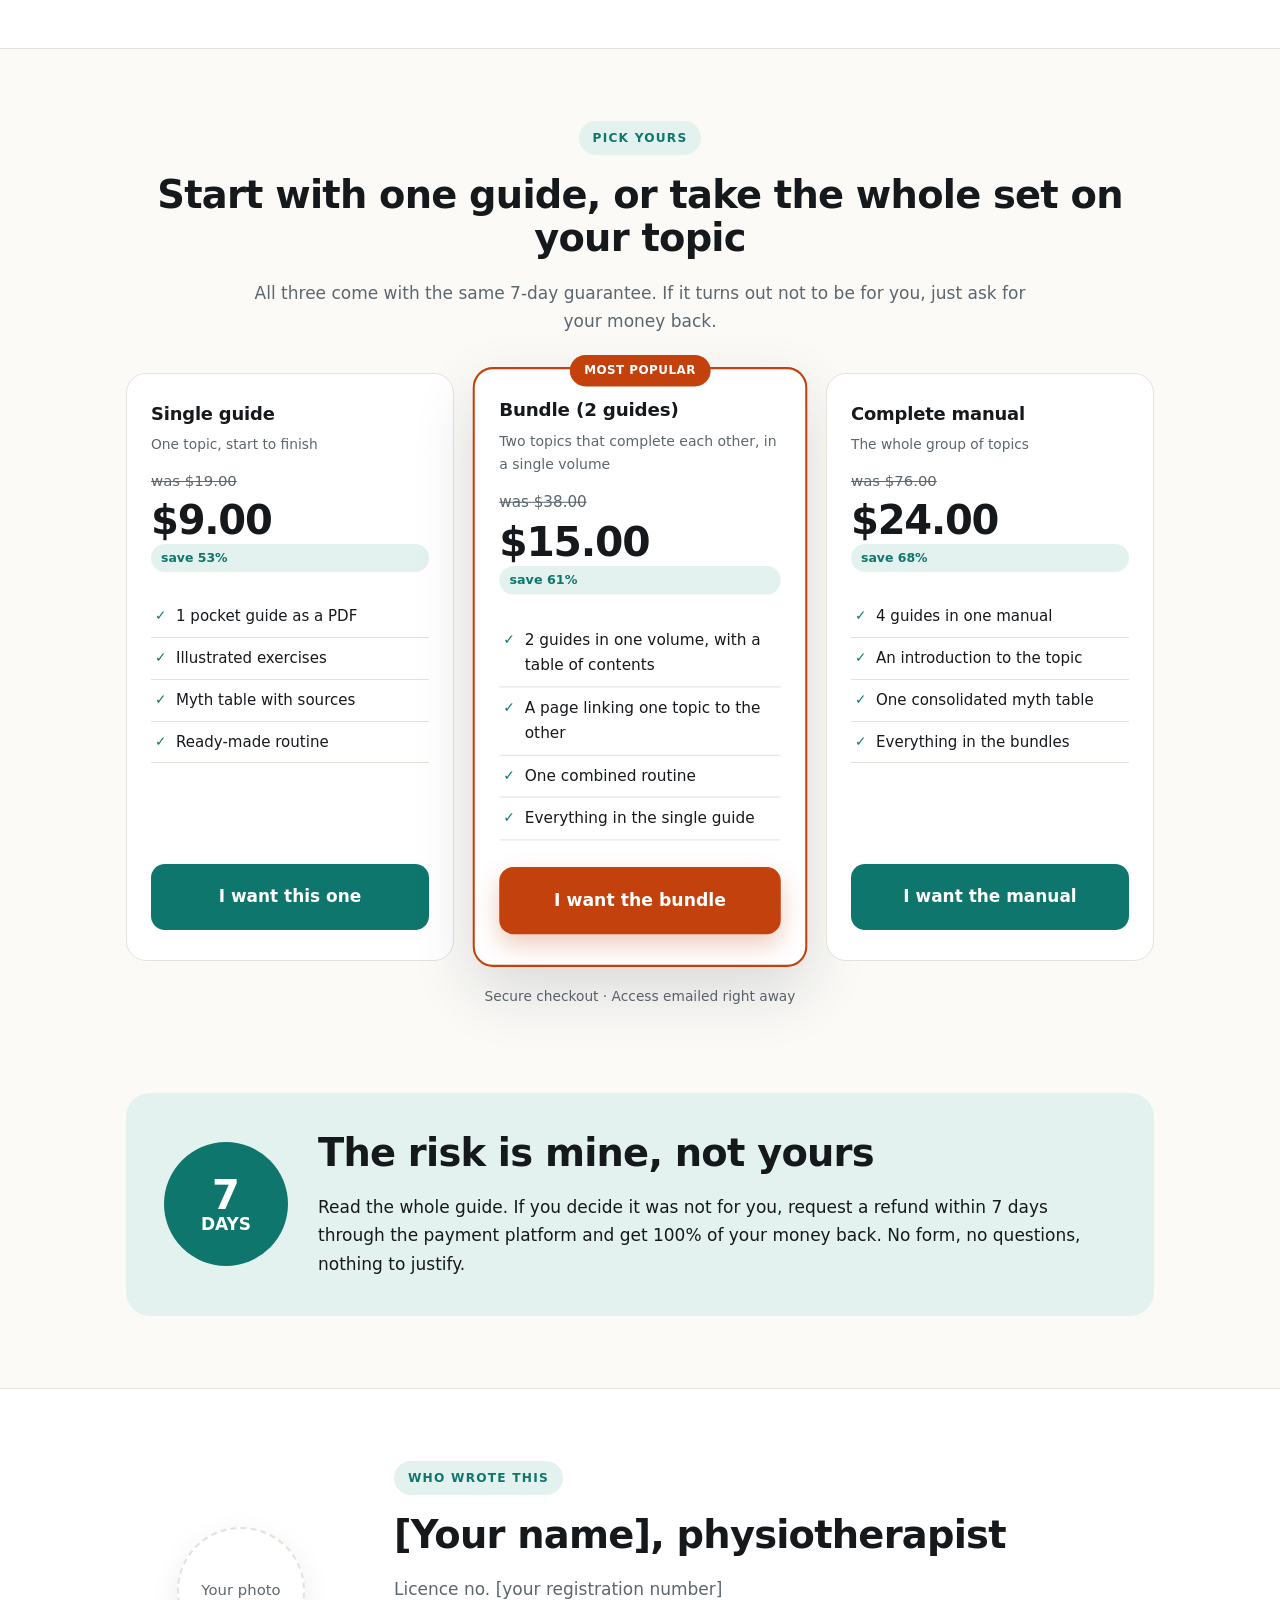
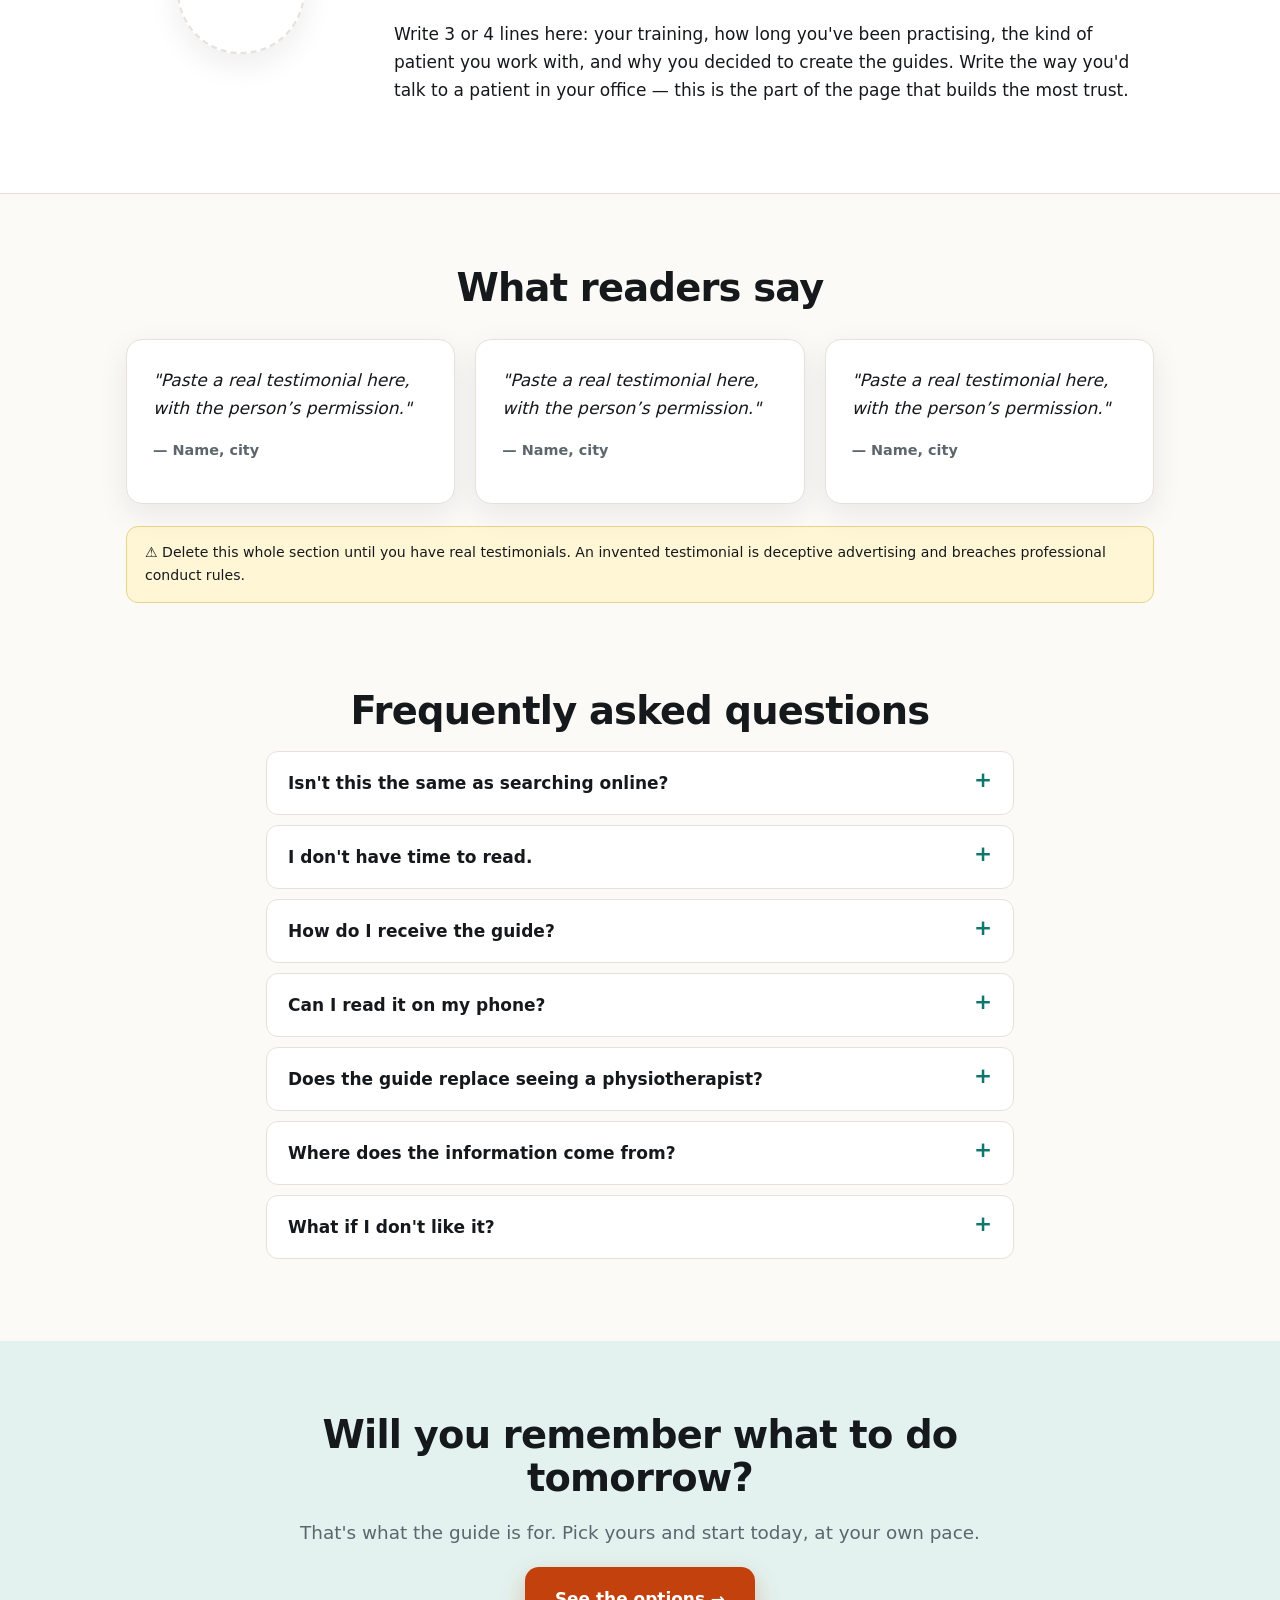
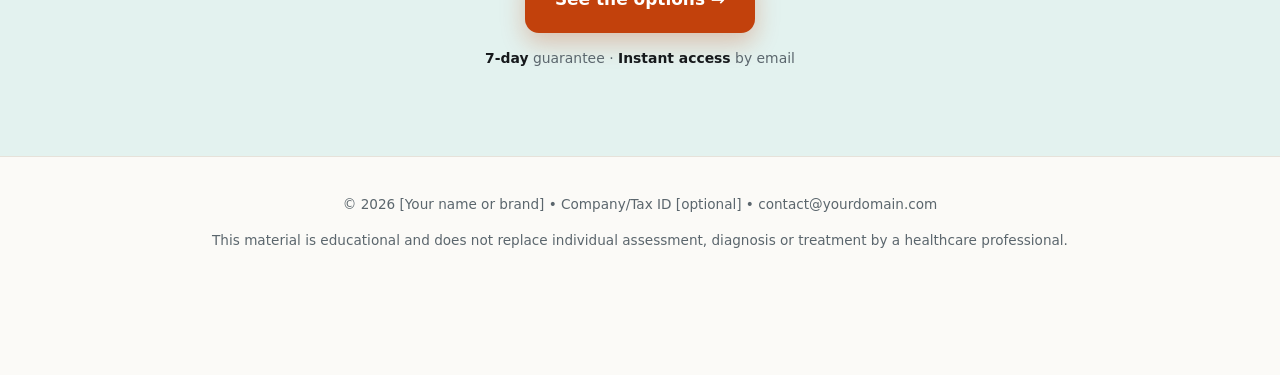
==== commit c9995286: "Nova versao em ingles, mais persuasiva" ====
--- a/en/index.html
+++ b/en/index.html
@@ -4,159 +4,210 @@
 <meta charset="UTF-8">
 <meta name="viewport" content="width=device-width, initial-scale=1.0">
 <title>Pocket Physiotherapy Guides</title>
-<meta name="description" content="Short, illustrated, straight-to-the-point guides with exercises, myths debunked and a ready-made routine — every claim tied to a source you can check.">
+<meta name="description" content="Short, illustrated guides written by a physiotherapist, with the source alongside every claim. Know what to do about your pain — and what to stop doing.">
+<meta property="og:title" content="Stop guessing what to do about your pain">
+<meta property="og:description" content="Illustrated pocket guides written by a physiotherapist, with a source on every claim.">
+<meta property="og:type" content="website">
 <!--
 =====================================================================
   HOW TO EDIT THIS PAGE  (read once)
 =====================================================================
-  1) The easy way: open this file in your browser with  ?edit  at the
-     end of the address (e.g. index.html?edit ). A bar appears at the
-     top: click "Edit text", change whatever you like directly on the
-     page, click the images to swap them, then click "Download
-     finished page". The downloaded file is the one you publish.
-  2) Checkout links, prices and the Pixel: change them in the CONFIG
-     block just below.
-  3) The ad's UTM parameters (utm_source, utm_campaign...) are passed
-     through to the checkout link automatically.
+  1) The easy way: open the page with  ?edit  at the end of the
+     address. A bar appears at the top: click "Edit text", change
+     whatever you like on the page, click the images to swap them,
+     then click "Download finished page". That file is what you publish.
+  2) Checkout links, prices and Pixel: the CONFIG block just below.
+  3) The ad's UTMs are passed through to the checkout automatically.
 =====================================================================
 -->
 <script>
 const CONFIG = {
   // Checkout link for each offer (Hotmart, Kiwify, Gumroad, Stripe, etc.)
-  checkoutGuide:  "https://YOUR-CHECKOUT.com/guide",
-  checkoutBundle: "https://YOUR-CHECKOUT.com/bundle",
+  checkoutGuia:   "https://YOUR-CHECKOUT.com/guide",
+  checkoutCombo:  "https://YOUR-CHECKOUT.com/bundle",
   checkoutManual: "https://YOUR-CHECKOUT.com/manual",
   // Meta Pixel ID (leave "" to skip loading it)
   metaPixelId: "",
-  // Support WhatsApp, digits only with country and area code (leave "" to hide the button)
+  // Support WhatsApp, digits only with country and area code (leave "" to hide)
   whatsapp: "",
-  // Link to the Portuguese version (leave "" to hide the language link)
-  otherLanguageUrl: "../",
-  otherLanguageLabel: "Português"
+  // Link to the other language (leave "" to hide)
+  outraLinguaUrl: "../",
+  outraLinguaLabel: "Português"
 };
 </script>
 <style>
 :root{
-  --bg:#fbfaf7; --surface:#ffffff; --ink:#1d2327; --muted:#5b666d;
+  --bg:#fbfaf7; --surface:#ffffff; --raise:#f4f1ea; --ink:#16191c; --muted:#5b666d;
   --line:#e6e2da; --brand:#0f766e; --brand-ink:#ffffff; --brand-soft:#e3f2ef;
-  --accent:#c2410c; --accent-soft:#fdecdf; --warn:#fff6d6;
-  --radius:16px; --shadow:0 10px 30px rgba(20,30,40,.08);
+  --accent:#c2410c; --accent-soft:#fdecdf; --warn:#fff6d6; --warn-line:#e8d48a;
+  --radius:16px; --shadow:0 10px 30px rgba(20,30,40,.08); --shadow-lg:0 24px 60px rgba(20,30,40,.14);
 }
 @media (prefers-color-scheme: dark){
   :root:not([data-theme="light"]){
-    --bg:#111517; --surface:#191e21; --ink:#eef1f2; --muted:#a3aeb4;
-    --line:#2a3135; --brand:#2dd4bf; --brand-ink:#0b1b19; --brand-soft:#14302c;
-    --accent:#fb923c; --accent-soft:#3a2416; --warn:#3a3313; --shadow:none;
+    --bg:#0f1214; --surface:#181d20; --raise:#20262a; --ink:#eef1f2; --muted:#a3aeb4;
+    --line:#2a3135; --brand:#2dd4bf; --brand-ink:#08211e; --brand-soft:#123430;
+    --accent:#fb923c; --accent-soft:#3a2416; --warn:#3a3313; --warn-line:#5c5020;
+    --shadow:none; --shadow-lg:none;
   }
 }
 :root[data-theme="dark"]{
-  --bg:#111517; --surface:#191e21; --ink:#eef1f2; --muted:#a3aeb4;
-  --line:#2a3135; --brand:#2dd4bf; --brand-ink:#0b1b19; --brand-soft:#14302c;
-  --accent:#fb923c; --accent-soft:#3a2416; --warn:#3a3313; --shadow:none;
+  --bg:#0f1214; --surface:#181d20; --raise:#20262a; --ink:#eef1f2; --muted:#a3aeb4;
+  --line:#2a3135; --brand:#2dd4bf; --brand-ink:#08211e; --brand-soft:#123430;
+  --accent:#fb923c; --accent-soft:#3a2416; --warn:#3a3313; --warn-line:#5c5020;
+  --shadow:none; --shadow-lg:none;
 }
 *{box-sizing:border-box}
 html{scroll-behavior:smooth}
-body{margin:0;background:var(--bg);color:var(--ink);font:17px/1.6 system-ui,-apple-system,"Segoe UI",Roboto,sans-serif;-webkit-font-smoothing:antialiased}
+body{margin:0;background:var(--bg);color:var(--ink);font:17px/1.65 system-ui,-apple-system,"Segoe UI",Roboto,sans-serif;-webkit-font-smoothing:antialiased;overflow-x:hidden}
 img{max-width:100%;display:block}
-.wrap{max-width:1040px;margin:0 auto;padding:0 16px}
-section{padding:64px 0}
-h1,h2,h3{line-height:1.15;margin:0 0 .5em;letter-spacing:-.01em}
-h1{font-size:clamp(2rem,5vw,3.1rem)}
-h2{font-size:clamp(1.6rem,3.6vw,2.2rem)}
-h3{font-size:1.15rem}
+.wrap{max-width:1060px;margin:0 auto;padding:0 16px}
+.narrow{max-width:780px;margin:0 auto}
+section{padding:72px 0}
+h1,h2,h3{line-height:1.12;margin:0 0 .5em;letter-spacing:-.02em}
+h1{font-size:clamp(2.1rem,5.4vw,3.5rem);font-weight:800}
+h2{font-size:clamp(1.7rem,3.8vw,2.4rem);font-weight:800}
+h3{font-size:1.12rem;font-weight:750;letter-spacing:-.01em}
 p{margin:0 0 1em}
 .muted{color:var(--muted)}
-.eyebrow{display:inline-block;font-size:.8rem;font-weight:700;letter-spacing:.08em;text-transform:uppercase;color:var(--brand);background:var(--brand-soft);padding:6px 12px;border-radius:999px;margin-bottom:16px}
+.lead{font-size:1.15rem;color:var(--muted)}
+.eyebrow{display:inline-block;font-size:.76rem;font-weight:800;letter-spacing:.1em;text-transform:uppercase;color:var(--brand);background:var(--brand-soft);padding:7px 14px;border-radius:999px;margin-bottom:18px}
 .center{text-align:center}
-.btn{display:inline-flex;align-items:center;justify-content:center;gap:8px;background:var(--accent);color:#fff;font-weight:800;font-size:1.05rem;padding:18px 28px;border-radius:14px;text-decoration:none;box-shadow:0 8px 20px rgba(194,65,12,.25);transition:transform .15s}
-.btn:hover{transform:translateY(-2px)}
+.btn{display:inline-flex;align-items:center;justify-content:center;gap:9px;background:var(--accent);color:#fff;font-weight:800;font-size:1.06rem;padding:19px 30px;border-radius:14px;text-decoration:none;box-shadow:0 10px 24px rgba(194,65,12,.28);transition:transform .15s,box-shadow .15s;text-align:center}
+.btn:hover{transform:translateY(-2px);box-shadow:0 14px 30px rgba(194,65,12,.34)}
 .btn.alt{background:var(--brand);color:var(--brand-ink);box-shadow:none}
+.btn.alt:hover{box-shadow:0 10px 24px rgba(15,118,110,.25)}
 .btn.full{width:100%}
-.small{font-size:.85rem}
+.small{font-size:.86rem}
+.trustline{font-size:.87rem;color:var(--muted);margin-top:14px}
+.trustline b{color:var(--ink);font-weight:700}
 
 /* announcement bar */
-.topbar{background:var(--ink);color:var(--bg);text-align:center;font-size:.9rem;font-weight:600;padding:10px 16px;position:relative}
-.langlink{position:absolute;right:16px;top:50%;transform:translateY(-50%);color:var(--bg);opacity:.75;text-decoration:underline;font-weight:600;font-size:.8rem;display:none}
+.topbar{background:var(--ink);color:var(--bg);text-align:center;font-size:.9rem;font-weight:650;padding:11px 16px;position:relative}
+.langlink{position:absolute;right:16px;top:50%;transform:translateY(-50%);color:var(--bg);opacity:.7;text-decoration:underline;font-weight:650;font-size:.8rem;display:none}
 .langlink:hover{opacity:1}
 
 /* hero */
-.hero{padding:48px 0 64px}
-.hero-grid{display:grid;grid-template-columns:1.1fr .9fr;gap:40px;align-items:center}
-.hero .lead{font-size:1.15rem;color:var(--muted)}
-.checks{list-style:none;padding:0;margin:20px 0 28px}
-.checks li{padding-left:30px;position:relative;margin-bottom:8px}
-.checks li::before{content:"✓";position:absolute;left:0;top:0;width:22px;height:22px;border-radius:50%;background:var(--brand-soft);color:var(--brand);font-weight:900;font-size:.8rem;display:grid;place-items:center}
-.img-slot{background:var(--surface);border:2px dashed var(--line);border-radius:var(--radius);aspect-ratio:4/5;display:grid;place-items:center;text-align:center;color:var(--muted);font-size:.95rem;padding:20px;overflow:hidden;position:relative}
+.hero{padding:56px 0 64px;position:relative}
+.hero::before{content:"";position:absolute;inset:0 auto auto 0;width:100%;height:100%;background:radial-gradient(900px 420px at 15% 0%,var(--brand-soft),transparent 70%);opacity:.7;pointer-events:none;z-index:0}
+.hero>*{position:relative;z-index:1}
+.hero-grid{display:grid;grid-template-columns:1.08fr .92fr;gap:44px;align-items:center}
+.checks{list-style:none;padding:0;margin:22px 0 30px}
+.checks li{padding-left:32px;position:relative;margin-bottom:11px}
+.checks li::before{content:"✓";position:absolute;left:0;top:2px;width:22px;height:22px;border-radius:50%;background:var(--brand-soft);color:var(--brand);font-weight:900;font-size:.78rem;display:grid;place-items:center}
+.img-slot{background:var(--surface);border:2px dashed var(--line);border-radius:var(--radius);aspect-ratio:4/5;display:grid;place-items:center;text-align:center;color:var(--muted);font-size:.93rem;padding:22px;overflow:hidden;position:relative;box-shadow:var(--shadow-lg)}
 .img-slot img{width:100%;height:100%;object-fit:cover;position:absolute;inset:0}
 .img-slot.wide{aspect-ratio:16/10}
-.img-slot.round{aspect-ratio:1;border-radius:50%;max-width:220px;margin:0 auto}
+.img-slot.round{aspect-ratio:1;border-radius:50%;max-width:210px;margin:0 auto;box-shadow:var(--shadow)}
 .img-slot.filled{border-style:solid}
+
+/* trust strip */
+.trustbar{background:var(--surface);border-top:1px solid var(--line);border-bottom:1px solid var(--line);padding:20px 0}
+.trustbar .wrap{display:grid;grid-template-columns:repeat(3,1fr);gap:18px}
+.trustitem{display:flex;gap:11px;align-items:flex-start;font-size:.93rem;line-height:1.45}
+.trustitem .ic{flex:0 0 26px;height:26px;border-radius:8px;background:var(--brand-soft);color:var(--brand);display:grid;place-items:center;font-weight:900;font-size:.82rem}
 
 /* cards */
 .grid3{display:grid;grid-template-columns:repeat(3,1fr);gap:20px}
-.grid2{display:grid;grid-template-columns:repeat(2,1fr);gap:20px}
-.card{background:var(--surface);border:1px solid var(--line);border-radius:var(--radius);padding:24px;box-shadow:var(--shadow)}
+.grid2{display:grid;grid-template-columns:repeat(2,1fr);gap:26px}
+.card{background:var(--surface);border:1px solid var(--line);border-radius:var(--radius);padding:26px;box-shadow:var(--shadow)}
 .num{width:36px;height:36px;border-radius:10px;background:var(--brand);color:var(--brand-ink);font-weight:800;display:grid;place-items:center;margin-bottom:14px}
 .pain{background:var(--surface);border-top:1px solid var(--line);border-bottom:1px solid var(--line)}
-.pain-list{list-style:none;padding:0;margin:24px auto 0;max-width:680px}
-.pain-list li{background:var(--bg);border:1px solid var(--line);border-radius:12px;padding:14px 18px;margin-bottom:10px}
-
-/* who it's for */
+.pain-list{list-style:none;padding:0;margin:26px auto 0;max-width:700px}
+.pain-list li{background:var(--bg);border:1px solid var(--line);border-left:3px solid var(--accent);border-radius:12px;padding:15px 19px;margin-bottom:11px;text-align:left}
+
+/* comparison table */
+.vs{width:100%;border-collapse:collapse;margin-top:28px;background:var(--surface);border:1px solid var(--line);border-radius:var(--radius);overflow:hidden}
+.vs th,.vs td{padding:15px 16px;text-align:left;border-bottom:1px solid var(--line);font-size:.95rem;vertical-align:top}
+.vs thead th{background:var(--raise);font-size:.8rem;text-transform:uppercase;letter-spacing:.06em;color:var(--muted);font-weight:800}
+.vs thead th:last-child{color:var(--brand)}
+.vs tbody tr:last-child td{border-bottom:0}
+.vs td:first-child{font-weight:700;width:26%}
+.vs td:last-child{background:var(--brand-soft)}
+.vs .row-label{color:var(--muted);font-weight:700}
+
+/* myth preview */
+.myth-demo{background:var(--surface);border:1px solid var(--line);border-radius:var(--radius);overflow:hidden;margin-top:28px;box-shadow:var(--shadow)}
+.myth-demo .head{background:var(--raise);padding:12px 18px;font-size:.78rem;font-weight:800;letter-spacing:.07em;text-transform:uppercase;color:var(--muted)}
+.myth-demo table{width:100%;border-collapse:collapse}
+.myth-demo td{padding:15px 18px;border-bottom:1px solid var(--line);font-size:.95rem;vertical-align:top}
+.myth-demo tr:last-child td{border-bottom:0}
+.myth-demo td:first-child{width:38%;font-weight:700}
+.myth-demo .src{display:block;margin-top:6px;font-size:.82rem;color:var(--muted)}
+
+/* how it works */
+.steps{display:grid;grid-template-columns:repeat(3,1fr);gap:22px;margin-top:34px;counter-reset:s}
+.step{position:relative;padding-top:8px}
+.step .dot{width:44px;height:44px;border-radius:50%;background:var(--accent);color:#fff;font-weight:900;font-size:1.1rem;display:grid;place-items:center;margin-bottom:16px}
+
+/* who it is for */
 .yes li::before{content:"✓"}
 .no li::before{content:"✕";background:var(--accent-soft);color:var(--accent)}
 
 /* offers */
-.offers{display:grid;grid-template-columns:repeat(3,1fr);gap:20px;align-items:stretch;margin-top:32px}
-.offer{background:var(--surface);border:1px solid var(--line);border-radius:20px;padding:28px 24px;display:flex;flex-direction:column;position:relative}
-.offer.featured{border:2px solid var(--accent);box-shadow:var(--shadow)}
-.badge{position:absolute;top:-14px;left:50%;transform:translateX(-50%);background:var(--accent);color:#fff;font-size:.75rem;font-weight:800;padding:5px 12px;border-radius:999px;white-space:nowrap}
-.offer ul{list-style:none;padding:0;margin:16px 0 24px;flex:1}
-.offer li{padding:6px 0 6px 24px;position:relative;border-bottom:1px solid var(--line);font-size:.95rem}
-.offer li::before{content:"•";position:absolute;left:6px;color:var(--brand);font-weight:900}
-.from{color:var(--muted);text-decoration:line-through;font-size:.95rem}
-.price{font-size:2.4rem;font-weight:900;line-height:1;margin:6px 0 4px}
-.price small{font-size:1rem;font-weight:700}
+.offers{display:grid;grid-template-columns:repeat(3,1fr);gap:22px;align-items:stretch;margin-top:38px}
+.offer{background:var(--surface);border:1px solid var(--line);border-radius:20px;padding:30px 24px;display:flex;flex-direction:column;position:relative}
+.offer.featured{border:2px solid var(--accent);box-shadow:var(--shadow-lg);transform:scale(1.02)}
+.badge{position:absolute;top:-14px;left:50%;transform:translateX(-50%);background:var(--accent);color:#fff;font-size:.73rem;font-weight:800;padding:6px 14px;border-radius:999px;white-space:nowrap;letter-spacing:.04em}
+.offer ul{list-style:none;padding:0;margin:18px 0 26px;flex:1}
+.offer li{padding:8px 0 8px 25px;position:relative;border-bottom:1px solid var(--line);font-size:.94rem}
+.offer li::before{content:"✓";position:absolute;left:4px;color:var(--brand);font-weight:900;font-size:.85rem}
+.from{color:var(--muted);text-decoration:line-through;font-size:.93rem}
+.price{font-size:2.5rem;font-weight:900;line-height:1;margin:6px 0 4px;letter-spacing:-.03em}
+.save{display:inline-block;background:var(--brand-soft);color:var(--brand);font-size:.78rem;font-weight:800;padding:4px 10px;border-radius:999px;margin-bottom:6px}
 
 /* author */
-.author{display:grid;grid-template-columns:240px 1fr;gap:36px;align-items:center}
+.author{display:grid;grid-template-columns:230px 1fr;gap:38px;align-items:center}
 
 /* testimonials */
 .quote{font-style:italic}
 .quote-by{font-style:normal;font-weight:700;font-size:.9rem;color:var(--muted)}
-.note{background:var(--warn);border-radius:12px;padding:12px 16px;font-size:.88rem;margin-top:20px}
+.note{background:var(--warn);border:1px solid var(--warn-line);border-radius:12px;padding:14px 18px;font-size:.88rem;margin-top:22px}
 
 /* guarantee */
-.guarantee{display:flex;gap:28px;align-items:center;background:var(--brand-soft);border-radius:24px;padding:36px}
-.seal{flex:0 0 120px;height:120px;border-radius:50%;background:var(--brand);color:var(--brand-ink);display:grid;place-items:center;text-align:center;font-weight:900;line-height:1.1}
-.seal b{font-size:2.4rem;display:block}
+.guarantee{display:flex;gap:30px;align-items:center;background:var(--brand-soft);border-radius:24px;padding:38px}
+.seal{flex:0 0 124px;height:124px;border-radius:50%;background:var(--brand);color:var(--brand-ink);display:grid;place-items:center;text-align:center;font-weight:900;line-height:1.05}
+.seal b{font-size:2.5rem;display:block}
 
 /* FAQ */
-details{background:var(--surface);border:1px solid var(--line);border-radius:12px;padding:16px 20px;margin-bottom:10px}
-summary{font-weight:700;cursor:pointer;list-style:none;display:flex;justify-content:space-between;gap:12px}
-summary::after{content:"+";font-size:1.3rem;color:var(--brand)}
+details{background:var(--surface);border:1px solid var(--line);border-radius:12px;padding:17px 21px;margin-bottom:10px}
+summary{font-weight:700;cursor:pointer;list-style:none;display:flex;justify-content:space-between;gap:14px}
+summary::-webkit-details-marker{display:none}
+summary::after{content:"+";font-size:1.35rem;color:var(--brand);line-height:1}
 details[open] summary::after{content:"–"}
-details p{margin:12px 0 0;color:var(--muted)}
-
-footer{border-top:1px solid var(--line);padding:32px 0;font-size:.85rem;color:var(--muted);text-align:center}
-
-.wa{position:fixed;right:16px;bottom:16px;background:#25d366;color:#fff;border-radius:999px;padding:12px 18px;font-weight:800;text-decoration:none;box-shadow:0 6px 18px rgba(0,0,0,.2);display:none}
-
-/* ===== edit mode (only appears with ?edit in the address) ===== */
-.editbar{display:none;position:sticky;top:0;z-index:50;background:#111;color:#fff;padding:10px 16px;gap:8px;flex-wrap:wrap;align-items:center;font-size:.9rem}
+details p{margin:13px 0 0;color:var(--muted)}
+
+footer{border-top:1px solid var(--line);padding:36px 0 110px;font-size:.85rem;color:var(--muted);text-align:center}
+
+.wa{position:fixed;right:16px;bottom:86px;background:#25d366;color:#fff;border-radius:999px;padding:12px 18px;font-weight:800;text-decoration:none;box-shadow:0 6px 18px rgba(0,0,0,.2);display:none;z-index:40}
+
+/* sticky mobile CTA */
+.stickybar{position:fixed;left:0;right:0;bottom:0;background:var(--surface);border-top:1px solid var(--line);padding:11px 16px;display:none;gap:12px;align-items:center;z-index:45;box-shadow:0 -6px 24px rgba(0,0,0,.12)}
+.stickybar .txt{flex:1;font-size:.82rem;line-height:1.3;color:var(--muted)}
+.stickybar .txt b{display:block;color:var(--ink);font-size:.95rem}
+.stickybar .btn{padding:13px 20px;font-size:.95rem;border-radius:11px;white-space:nowrap}
+
+/* ===== edit mode (only with ?edit in the address) ===== */
+.editbar{display:none;position:sticky;top:0;z-index:60;background:#111;color:#fff;padding:10px 16px;gap:8px;flex-wrap:wrap;align-items:center;font-size:.9rem}
 .editbar button{background:#fff;color:#111;border:0;border-radius:8px;padding:8px 12px;font-weight:700;cursor:pointer}
 .editbar button.on{background:#facc15}
 .editbar span{opacity:.75;margin-left:auto}
 body.editing [data-edit]{outline:1px dashed #facc15;outline-offset:3px;cursor:text}
 body.editing .img-slot{cursor:pointer;outline:2px dashed #facc15}
 
-@media (max-width:860px){
+@media (max-width:880px){
   .hero-grid,.author,.grid2{grid-template-columns:1fr}
-  .grid3,.offers{grid-template-columns:1fr}
-  .offer.featured{order:-1}
+  .grid3,.offers,.steps{grid-template-columns:1fr}
+  .trustbar .wrap{grid-template-columns:1fr;gap:12px}
+  .offer.featured{order:-1;transform:none}
   .guarantee{flex-direction:column;text-align:center}
-  section{padding:48px 0}
-  .img-slot.hero-img{max-width:360px;margin:0 auto}
-  .topbar{padding-right:90px}
+  section{padding:52px 0}
+  .img-slot.hero-img{max-width:340px;margin:0 auto}
+  .topbar{padding-right:84px;font-size:.84rem}
+  .author{text-align:center}
+  .stickybar{display:flex}
+  .vs td:first-child{width:34%}
+  .vs th,.vs td{padding:12px 11px;font-size:.88rem}
+  .myth-demo td{padding:12px 14px;font-size:.9rem}
 }
 </style>
 </head>
@@ -166,54 +217,100 @@
   <button id="btnEdit">✏️ Edit text</button>
   <button id="btnTheme">🌓 Theme</button>
   <button id="btnSave">⬇️ Download finished page</button>
-  <span>Click the images to swap them. Checkout links and prices: the CONFIG block in the code.</span>
+  <span>Click the images to swap them. Links and prices: the CONFIG block in the code.</span>
 </div>
 
-<div class="topbar"><span data-edit>🎉 Launch price — while the first group lasts</span><a class="langlink" id="langlink" href="#"></a></div>
+<div class="topbar"><span data-edit>🎉 Launch price — the first group pays less</span><a class="langlink" id="langlink" href="#"></a></div>
 
 <!-- ============ HERO ============ -->
 <header class="hero">
   <div class="wrap hero-grid">
     <div>
       <span class="eyebrow" data-edit>Pocket physiotherapy guides</span>
-      <h1 data-edit>Know exactly what to do about your pain — in a guide that fits in your pocket</h1>
-      <p class="lead" data-edit>Short, illustrated, straight-to-the-point guides written by a physiotherapist, with every piece of information tied to a source you can check.</p>
+      <h1 data-edit>Stop guessing what to do about your pain</h1>
+      <p class="lead" data-edit>Short, illustrated guides written by a physiotherapist, with the source alongside every claim. You come away knowing what to do — and what to stop doing.</p>
       <ul class="checks">
-        <li data-edit>3 to 5 illustrated exercises, with form and reps</li>
-        <li data-edit>The most common myths debunked, with the source alongside</li>
-        <li data-edit>A ready-made routine to follow day to day</li>
-        <li data-edit>PDF on your phone: read it anywhere</li>
+        <li data-edit><strong>You learn what to do:</strong> 3 to 5 illustrated exercises, with form, timing and reps</li>
+        <li data-edit><strong>And what to stop doing:</strong> the most common myths debunked, each with its source</li>
+        <li data-edit><strong>Nothing to memorise:</strong> a ready-made routine to stick on the fridge</li>
+        <li data-edit><strong>Short on purpose:</strong> a pocket PDF that reads comfortably on a phone</li>
       </ul>
-      <a class="btn cta" href="#offers" data-edit>Get my guide →</a>
-      <p class="small muted" style="margin-top:12px" data-edit>Instant access by email • Secure checkout • 7-day guarantee</p>
+      <a class="btn cta" href="#ofertas" data-edit>Show me what to do →</a>
+      <p class="trustline" data-edit><b>Instant access</b> by email · <b>Secure checkout</b> · <b>7-day</b> guarantee</p>
     </div>
     <div class="img-slot hero-img" data-img>Click to add the guide mockup<br>(3D cover or phone photo)</div>
   </div>
 </header>
 
-<!-- ============ PAIN ============ -->
+<!-- ============ FAIXA DE CONFIANÇA ============ -->
+<div class="trustbar">
+  <div class="wrap">
+    <div class="trustitem"><span class="ic">✓</span><span data-edit><strong>Written by a physiotherapist</strong><br>registered with the licensing board</span></div>
+    <div class="trustitem"><span class="ic">✓</span><span data-edit><strong>A source on every claim</strong><br>check it yourself if you want</span></div>
+    <div class="trustitem"><span class="ic">✓</span><span data-edit><strong>7-day guarantee</strong><br>refunded, no questions asked</span></div>
+  </div>
+</div>
+
+<!-- ============ DOR ============ -->
 <section class="pain">
   <div class="wrap center">
-    <h2 data-edit>Sound familiar?</h2>
-    <ul class="pain-list" style="text-align:left">
-      <li data-edit>You searched your pain online and came away with five different answers</li>
-      <li data-edit>You were handed a sheet of exercises and can't remember how to do any of them</li>
-      <li data-edit>You don't know whether to rest, stretch or strengthen</li>
-      <li data-edit>Someone gave you advice and you weren't sure it was true</li>
+    <h2 data-edit>If you've ever searched your pain online, you know this:</h2>
+    <ul class="pain-list">
+      <li data-edit>Five sites, five different answers — and none of them saying who to trust</li>
+      <li data-edit>A sheet of exercises you can no longer remember how to do</li>
+      <li data-edit>The rest-stretch-or-strengthen question that nobody answers properly</li>
+      <li data-edit>Advice from someone you know that might be right — or might be setting you back</li>
     </ul>
-    <p style="margin-top:24px" data-edit><strong>The pocket guide fixes that:</strong> one thing at a time, in the right order, no padding.</p>
-  </div>
-</section>
-
-<!-- ============ WHAT'S INSIDE ============ -->
+    <p class="narrow" style="margin-top:28px" data-edit>The problem is almost never too little information. It is too much information with no source. <strong>The pocket guide fixes that by cutting:</strong> one thing at a time, in the right order, with the source alongside every claim.</p>
+  </div>
+</section>
+
+<!-- ============ COMPARAÇÃO ============ -->
 <section>
+  <div class="wrap narrow">
+    <div class="center">
+      <span class="eyebrow" data-edit>The difference</span>
+      <h2 data-edit>Why searching is not enough</h2>
+    </div>
+    <table class="vs">
+      <thead>
+        <tr><th data-edit></th><th data-edit>Searching around</th><th data-edit>Pocket guide</th></tr>
+      </thead>
+      <tbody>
+        <tr>
+          <td class="row-label" data-edit>Who wrote it</td>
+          <td data-edit>Often impossible to tell</td>
+          <td data-edit>A registered physiotherapist</td>
+        </tr>
+        <tr>
+          <td class="row-label" data-edit>Where the information comes from</td>
+          <td data-edit>Rarely cited</td>
+          <td data-edit>A source alongside every claim</td>
+        </tr>
+        <tr>
+          <td class="row-label" data-edit>How long it takes</td>
+          <td data-edit>Hours jumping between tabs</td>
+          <td data-edit>One short read, start to finish</td>
+        </tr>
+        <tr>
+          <td class="row-label" data-edit>What to do tomorrow</td>
+          <td data-edit>You work it out alone</td>
+          <td data-edit>A ready-made routine, step by step</td>
+        </tr>
+      </tbody>
+    </table>
+  </div>
+</section>
+
+<!-- ============ O QUE TEM DENTRO ============ -->
+<section style="background:var(--surface);border-top:1px solid var(--line);border-bottom:1px solid var(--line)">
   <div class="wrap">
     <div class="center">
       <span class="eyebrow" data-edit>What's inside</span>
       <h2 data-edit>Every guide follows the same 6 blocks</h2>
-      <p class="muted" data-edit>You always know where to find each thing, in any guide in the collection.</p>
-    </div>
-    <div class="grid3" style="margin-top:32px">
+      <p class="muted narrow" data-edit>You always know where to find each thing, in any guide in the collection.</p>
+    </div>
+    <div class="grid3" style="margin-top:34px">
       <div class="card"><div class="num">1</div><h3 data-edit>The promise</h3><p class="muted" data-edit>What you'll be able to do once you've read it.</p></div>
       <div class="card"><div class="num">2</div><h3 data-edit>What happens in your body</h3><p class="muted" data-edit>A plain explanation, with no spare jargon.</p></div>
       <div class="card"><div class="num">3</div><h3 data-edit>What to do</h3><p class="muted" data-edit>Step by step, each step with a name that's easy to remember.</p></div>
@@ -221,17 +318,48 @@
       <div class="card"><div class="num">5</div><h3 data-edit>What to avoid</h3><p class="muted" data-edit>A myth vs. reality table, with the source for each one.</p></div>
       <div class="card"><div class="num">6</div><h3 data-edit>Ready-made routine</h3><p class="muted" data-edit>A checklist to stick on the fridge and follow.</p></div>
     </div>
-    <div class="img-slot wide" data-img style="margin-top:32px">Click to add a preview of the inside pages</div>
-  </div>
-</section>
-
-<!-- ============ WHO IT'S FOR ============ -->
+
+    <div class="narrow">
+      <div class="myth-demo">
+        <div class="head" data-edit>Preview — one myth from inside the guide</div>
+        <table>
+          <tr>
+            <td data-edit>Put a real myth from your guide here</td>
+            <td data-edit>Write the reality in a line or two, the way you'd explain it to a patient.<span class="src" data-edit>Source: document name, institution, year</span></td>
+          </tr>
+          <tr>
+            <td data-edit>Put a second myth here</td>
+            <td data-edit>Two real myths here will convince people more than anything else on this page — this is the product sample.<span class="src" data-edit>Source: document name, institution, year</span></td>
+          </tr>
+        </table>
+      </div>
+      <div class="img-slot wide" data-img style="margin-top:22px">Click to add a preview of the inside pages</div>
+    </div>
+  </div>
+</section>
+
+<!-- ============ COMO FUNCIONA ============ -->
+<section>
+  <div class="wrap">
+    <div class="center">
+      <span class="eyebrow" data-edit>How it works</span>
+      <h2 data-edit>From click to first routine, the same day</h2>
+    </div>
+    <div class="steps">
+      <div class="step"><div class="dot">1</div><h3 data-edit>Pick your guide</h3><p class="muted" data-edit>A single topic, a bundle of two, or the complete manual.</p></div>
+      <div class="step"><div class="dot">2</div><h3 data-edit>Get it by email</h3><p class="muted" data-edit>The PDF arrives as soon as your payment clears. Open it on your phone, your computer, or print it.</p></div>
+      <div class="step"><div class="dot">3</div><h3 data-edit>Follow the routine</h3><p class="muted" data-edit>The checklist at the end tells you what to do today, with nothing to memorise.</p></div>
+    </div>
+  </div>
+</section>
+
+<!-- ============ PARA QUEM ============ -->
 <section style="background:var(--surface);border-top:1px solid var(--line);border-bottom:1px solid var(--line)">
   <div class="wrap grid2">
     <div>
       <h2 data-edit>This is for you if…</h2>
       <ul class="checks yes">
-        <li data-edit>You want to understand what you're feeling before you act</li>
+        <li data-edit>You want to understand what you’re feeling before you act</li>
         <li data-edit>You'd rather have something short than a course that runs for hours</li>
         <li data-edit>You want safe exercises you can do at home</li>
         <li data-edit>You're already in treatment and want to reinforce what you learned</li>
@@ -240,20 +368,22 @@
     <div>
       <h2 data-edit>This isn't for you if…</h2>
       <ul class="checks no">
-        <li data-edit>You're looking for a diagnosis — that only comes from an in-person assessment</li>
+        <li data-edit>You're after a diagnosis — that only comes from an in-person assessment</li>
         <li data-edit>Your pain is severe, sudden, or followed a fall (please seek care)</li>
-        <li data-edit>You want to replace the care of your own clinician</li>
+        <li data-edit>You want to replace your own clinician's care</li>
       </ul>
-    </div>
-  </div>
-</section>
-
-<!-- ============ OFFERS ============ -->
-<section id="offers">
+      <p class="small muted" style="margin-top:18px" data-edit>I'd rather say this now than have you find out after buying.</p>
+    </div>
+  </div>
+</section>
+
+<!-- ============ OFERTAS ============ -->
+<section id="ofertas">
   <div class="wrap">
     <div class="center">
       <span class="eyebrow" data-edit>Pick yours</span>
       <h2 data-edit>Start with one guide, or take the whole set on your topic</h2>
+      <p class="muted narrow" data-edit>All three come with the same 7-day guarantee. If it turns out not to be for you, just ask for your money back.</p>
     </div>
     <div class="offers">
       <div class="offer">
@@ -261,13 +391,14 @@
         <p class="muted small" data-edit>One topic, start to finish</p>
         <span class="from" data-edit>was $19.00</span>
         <div class="price" data-edit>$9.00</div>
+        <span class="save" data-edit>save 53%</span>
         <ul>
           <li data-edit>1 pocket guide as a PDF</li>
           <li data-edit>Illustrated exercises</li>
           <li data-edit>Myth table with sources</li>
           <li data-edit>Ready-made routine</li>
         </ul>
-        <a class="btn alt full" data-checkout="checkoutGuide" href="#" data-edit>Get the guide</a>
+        <a class="btn alt full" data-checkout="checkoutGuia" href="#" data-edit>I want this one</a>
       </div>
       <div class="offer featured">
         <span class="badge" data-edit>MOST POPULAR</span>
@@ -275,33 +406,48 @@
         <p class="muted small" data-edit>Two topics that complete each other, in a single volume</p>
         <span class="from" data-edit>was $38.00</span>
         <div class="price" data-edit>$15.00</div>
+        <span class="save" data-edit>save 61%</span>
         <ul>
           <li data-edit>2 guides in one volume, with a table of contents</li>
           <li data-edit>A page linking one topic to the other</li>
           <li data-edit>One combined routine</li>
           <li data-edit>Everything in the single guide</li>
         </ul>
-        <a class="btn full" data-checkout="checkoutBundle" href="#" data-edit>Get the bundle</a>
+        <a class="btn full" data-checkout="checkoutCombo" href="#" data-edit>I want the bundle</a>
       </div>
       <div class="offer">
         <h3 data-edit>Complete manual</h3>
         <p class="muted small" data-edit>The whole group of topics</p>
         <span class="from" data-edit>was $76.00</span>
         <div class="price" data-edit>$24.00</div>
+        <span class="save" data-edit>save 68%</span>
         <ul>
           <li data-edit>4 guides in one manual</li>
           <li data-edit>An introduction to the topic</li>
           <li data-edit>One consolidated myth table</li>
           <li data-edit>Everything in the bundles</li>
         </ul>
-        <a class="btn alt full" data-checkout="checkoutManual" href="#" data-edit>Get the manual</a>
+        <a class="btn alt full" data-checkout="checkoutManual" href="#" data-edit>I want the manual</a>
       </div>
     </div>
-    <p class="center small muted" style="margin-top:20px" data-edit>Secure checkout • Access emailed right away</p>
-  </div>
-</section>
-
-<!-- ============ AUTHOR ============ -->
+    <p class="center small muted" style="margin-top:24px" data-edit>Secure checkout · Access emailed right away</p>
+  </div>
+</section>
+
+<!-- ============ GARANTIA ============ -->
+<section style="padding-top:0">
+  <div class="wrap">
+    <div class="guarantee">
+      <div class="seal"><div><b>7</b>DAYS</div></div>
+      <div>
+        <h2 data-edit>The risk is mine, not yours</h2>
+        <p style="margin:0" data-edit>Read the whole guide. If you decide it was not for you, request a refund within 7 days through the payment platform and get 100% of your money back. No form, no questions, nothing to justify.</p>
+      </div>
+    </div>
+  </div>
+</section>
+
+<!-- ============ AUTOR ============ -->
 <section style="background:var(--surface);border-top:1px solid var(--line);border-bottom:1px solid var(--line)">
   <div class="wrap author">
     <div class="img-slot round" data-img>Your photo</div>
@@ -309,55 +455,45 @@
       <span class="eyebrow" data-edit>Who wrote this</span>
       <h2 data-edit>[Your name], physiotherapist</h2>
       <p class="muted" data-edit>Licence no. [your registration number]</p>
-      <p data-edit>Write 3 or 4 lines here: your training, how long you've been practising, the kind of patient you work with, and why you decided to create the guides. Write the way you'd talk to a patient in your office.</p>
-    </div>
-  </div>
-</section>
-
-<!-- ============ TESTIMONIALS ============ -->
+      <p data-edit>Write 3 or 4 lines here: your training, how long you've been practising, the kind of patient you work with, and why you decided to create the guides. Write the way you'd talk to a patient in your office — this is the part of the page that builds the most trust.</p>
+    </div>
+  </div>
+</section>
+
+<!-- ============ DEPOIMENTOS ============ -->
 <section>
   <div class="wrap">
     <h2 class="center" data-edit>What readers say</h2>
-    <div class="grid3" style="margin-top:28px">
-      <div class="card"><p class="quote" data-edit>"Paste a real testimonial here, with the person's permission."</p><p class="quote-by" data-edit>— Name, city</p></div>
-      <div class="card"><p class="quote" data-edit>"Paste a real testimonial here, with the person's permission."</p><p class="quote-by" data-edit>— Name, city</p></div>
-      <div class="card"><p class="quote" data-edit>"Paste a real testimonial here, with the person's permission."</p><p class="quote-by" data-edit>— Name, city</p></div>
+    <div class="grid3" style="margin-top:30px">
+      <div class="card"><p class="quote" data-edit>"Paste a real testimonial here, with the person’s permission."</p><p class="quote-by" data-edit>— Name, city</p></div>
+      <div class="card"><p class="quote" data-edit>"Paste a real testimonial here, with the person’s permission."</p><p class="quote-by" data-edit>— Name, city</p></div>
+      <div class="card"><p class="quote" data-edit>"Paste a real testimonial here, with the person’s permission."</p><p class="quote-by" data-edit>— Name, city</p></div>
     </div>
     <p class="note" data-edit>⚠️ Delete this whole section until you have real testimonials. An invented testimonial is deceptive advertising and breaches professional conduct rules.</p>
-  </div>
-</section>
-
-<!-- ============ GUARANTEE ============ -->
-<section style="padding-top:0">
-  <div class="wrap">
-    <div class="guarantee">
-      <div class="seal"><div><b>7</b>DAYS</div></div>
-      <div>
-        <h2 data-edit>Unconditional 7-day guarantee</h2>
-        <p style="margin:0" data-edit>Read it and decided it wasn't for you? Request a refund within 7 days through the payment platform and get 100% of your money back, no questions asked.</p>
-      </div>
-    </div>
   </div>
 </section>
 
 <!-- ============ FAQ ============ -->
 <section style="padding-top:0">
-  <div class="wrap" style="max-width:760px">
+  <div class="wrap narrow">
     <h2 class="center" data-edit>Frequently asked questions</h2>
+    <details><summary data-edit>Isn't this the same as searching online?</summary><p data-edit>The information is out there, scattered. What is not out there is the same information in the right order, with its source alongside, and without one page contradicting the next. That is why the guide is short: the work of separating what holds up from what does not has already been done.</p></details>
+    <details><summary data-edit>I don't have time to read.</summary><p data-edit>That is exactly why the guide is in pocket format. If you only have ten minutes, read the "What to do" block and the routine at the end — that is enough to start today.</p></details>
     <details><summary data-edit>How do I receive the guide?</summary><p data-edit>As soon as your payment clears, you get an email with access to the PDF. By card it arrives immediately; slower payment methods can take up to 2 business days.</p></details>
-    <details><summary data-edit>Can I read it on my phone?</summary><p data-edit>Yes. The guide is in pocket format precisely so it sits comfortably on a phone screen, and it prints well too.</p></details>
-    <details><summary data-edit>Does the guide replace seeing a physiotherapist?</summary><p data-edit>No. It's educational material. If your pain is severe, persistent, or comes with other symptoms, get an in-person assessment.</p></details>
-    <details><summary data-edit>Where does the information come from?</summary><p data-edit>Every myth and every figure in the guide names its source — a guideline, a study or an institution — so you can check it yourself if you want.</p></details>
-    <details><summary data-edit>What if I don't like it?</summary><p data-edit>You have 7 days to request a full refund through the payment platform.</p></details>
-  </div>
-</section>
-
-<!-- ============ FINAL CTA ============ -->
+    <details><summary data-edit>Can I read it on my phone?</summary><p data-edit>Yes. The pocket format exists precisely so it sits comfortably on a phone screen, and the file prints well too.</p></details>
+    <details><summary data-edit>Does the guide replace seeing a physiotherapist?</summary><p data-edit>No, and it doesn't try to. It's educational material. If your pain is severe, persistent, or comes with other symptoms, get an in-person assessment — the guide says so itself.</p></details>
+    <details><summary data-edit>Where does the information come from?</summary><p data-edit>Every myth and every figure in the guide names the document — a guideline, a study or an institution, with the year. If the source does not confirm it, it does not go in the guide.</p></details>
+    <details><summary data-edit>What if I don't like it?</summary><p data-edit>You have 7 days to request a full refund through the payment platform. Nothing to explain.</p></details>
+  </div>
+</section>
+
+<!-- ============ CTA FINAL ============ -->
 <section class="center" style="background:var(--brand-soft)">
-  <div class="wrap" style="max-width:720px">
-    <h2 data-edit>Ready to know what to do?</h2>
-    <p class="muted" data-edit>Pick your guide and start today, at your own pace.</p>
-    <a class="btn cta" href="#offers" data-edit>See the options →</a>
+  <div class="wrap narrow">
+    <h2 data-edit>Will you remember what to do tomorrow?</h2>
+    <p class="lead" data-edit>That's what the guide is for. Pick yours and start today, at your own pace.</p>
+    <a class="btn cta" href="#ofertas" data-edit>See the options →</a>
+    <p class="trustline" data-edit><b>7-day</b> guarantee · <b>Instant access</b> by email</p>
   </div>
 </section>
 
@@ -370,11 +506,16 @@
 
 <a class="wa" id="wa" href="#" target="_blank" rel="noopener">💬 Questions? WhatsApp</a>
 
+<div class="stickybar">
+  <div class="txt"><b data-edit>From $9.00</b><span data-edit>7-day guarantee</span></div>
+  <a class="btn" href="#ofertas" data-edit>See options</a>
+</div>
+
 <script>
 (function(){
-  // --- pass the ad's UTMs through to the checkout links ---
+  // --- pass the ad’s UTMs through to the checkout links ---
   const qs = new URLSearchParams(location.search);
-  qs.delete('edit'); qs.delete('editar');
+  qs.delete('editar'); qs.delete('edit');
   const extra = qs.toString();
   document.querySelectorAll('[data-checkout]').forEach(a=>{
     const base = CONFIG[a.dataset.checkout];
@@ -383,11 +524,11 @@
     a.addEventListener('click',()=>{ if(window.fbq) fbq('track','InitiateCheckout'); });
   });
 
-  // --- language link ---
-  if(CONFIG.otherLanguageUrl){
+  // --- other-language link ---
+  if(CONFIG.outraLinguaUrl){
     const ll = document.getElementById('langlink');
-    ll.href = CONFIG.otherLanguageUrl;
-    ll.textContent = CONFIG.otherLanguageLabel || 'Português';
+    ll.href = CONFIG.outraLinguaUrl;
+    ll.textContent = CONFIG.outraLinguaLabel || 'Português';
     ll.style.display = 'inline';
   }
 
@@ -410,7 +551,7 @@
 
   // --- edit mode ---
   const p = new URLSearchParams(location.search);
-  if(!p.has('edit') && !p.has('editar')) return;
+  if(!p.has('editar') && !p.has('edit')) return;
   const bar = document.getElementById('editbar');
   bar.style.display = 'flex';
   const btnEdit = document.getElementById('btnEdit');
@@ -424,12 +565,10 @@
       if(on) el.setAttribute('contenteditable','true'); else el.removeAttribute('contenteditable');
     });
   };
-  // links don't navigate while editing
   document.addEventListener('click',e=>{
     if(on && e.target.closest('a')) e.preventDefault();
   },true);
 
-  // swap images
   document.querySelectorAll('[data-img]').forEach(slot=>{
     slot.addEventListener('click',()=>{
       const inp = document.createElement('input');
@@ -444,13 +583,11 @@
     });
   });
 
-  // light/dark theme, to check both
   document.getElementById('btnTheme').onclick = ()=>{
     const r = document.documentElement;
     r.dataset.theme = r.dataset.theme === 'dark' ? 'light' : 'dark';
   };
 
-  // download the edited page, cleaned up
   document.getElementById('btnSave').onclick = ()=>{
     const clone = document.documentElement.cloneNode(true);
     clone.removeAttribute('data-theme');
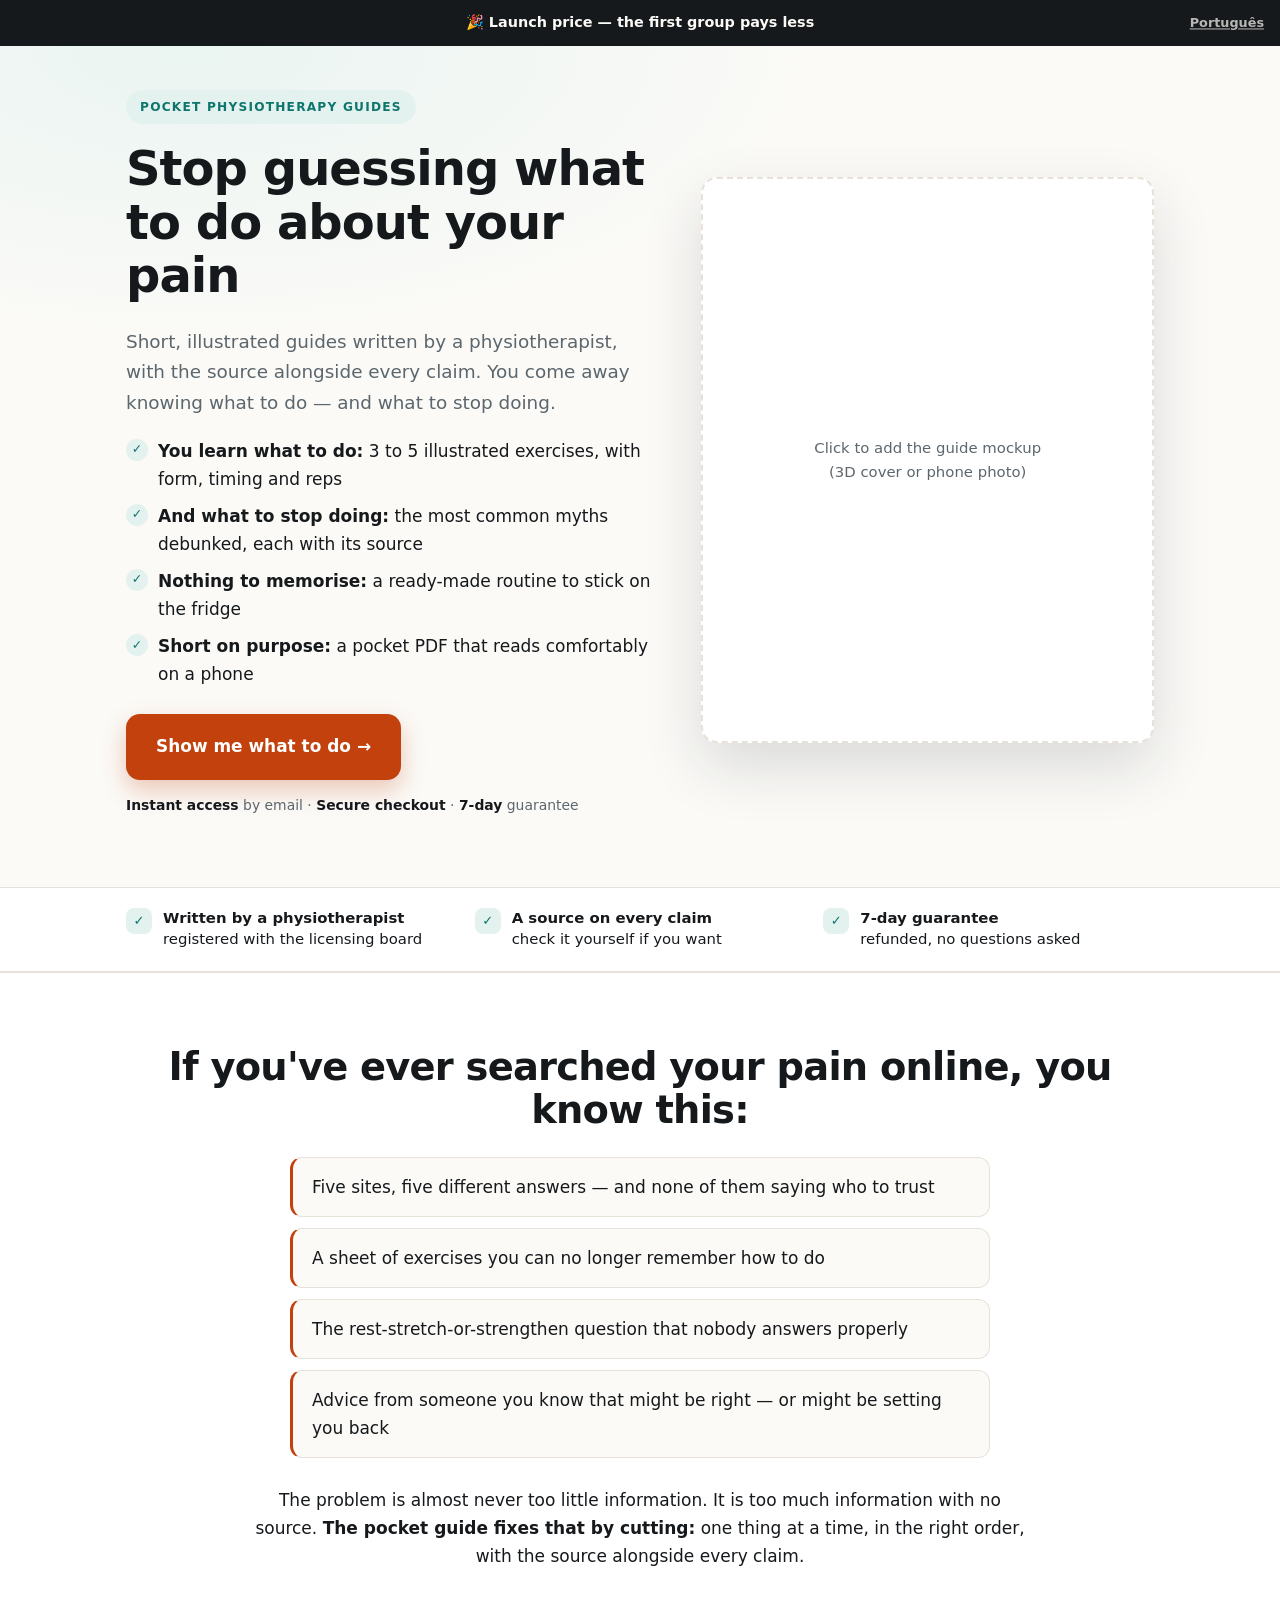
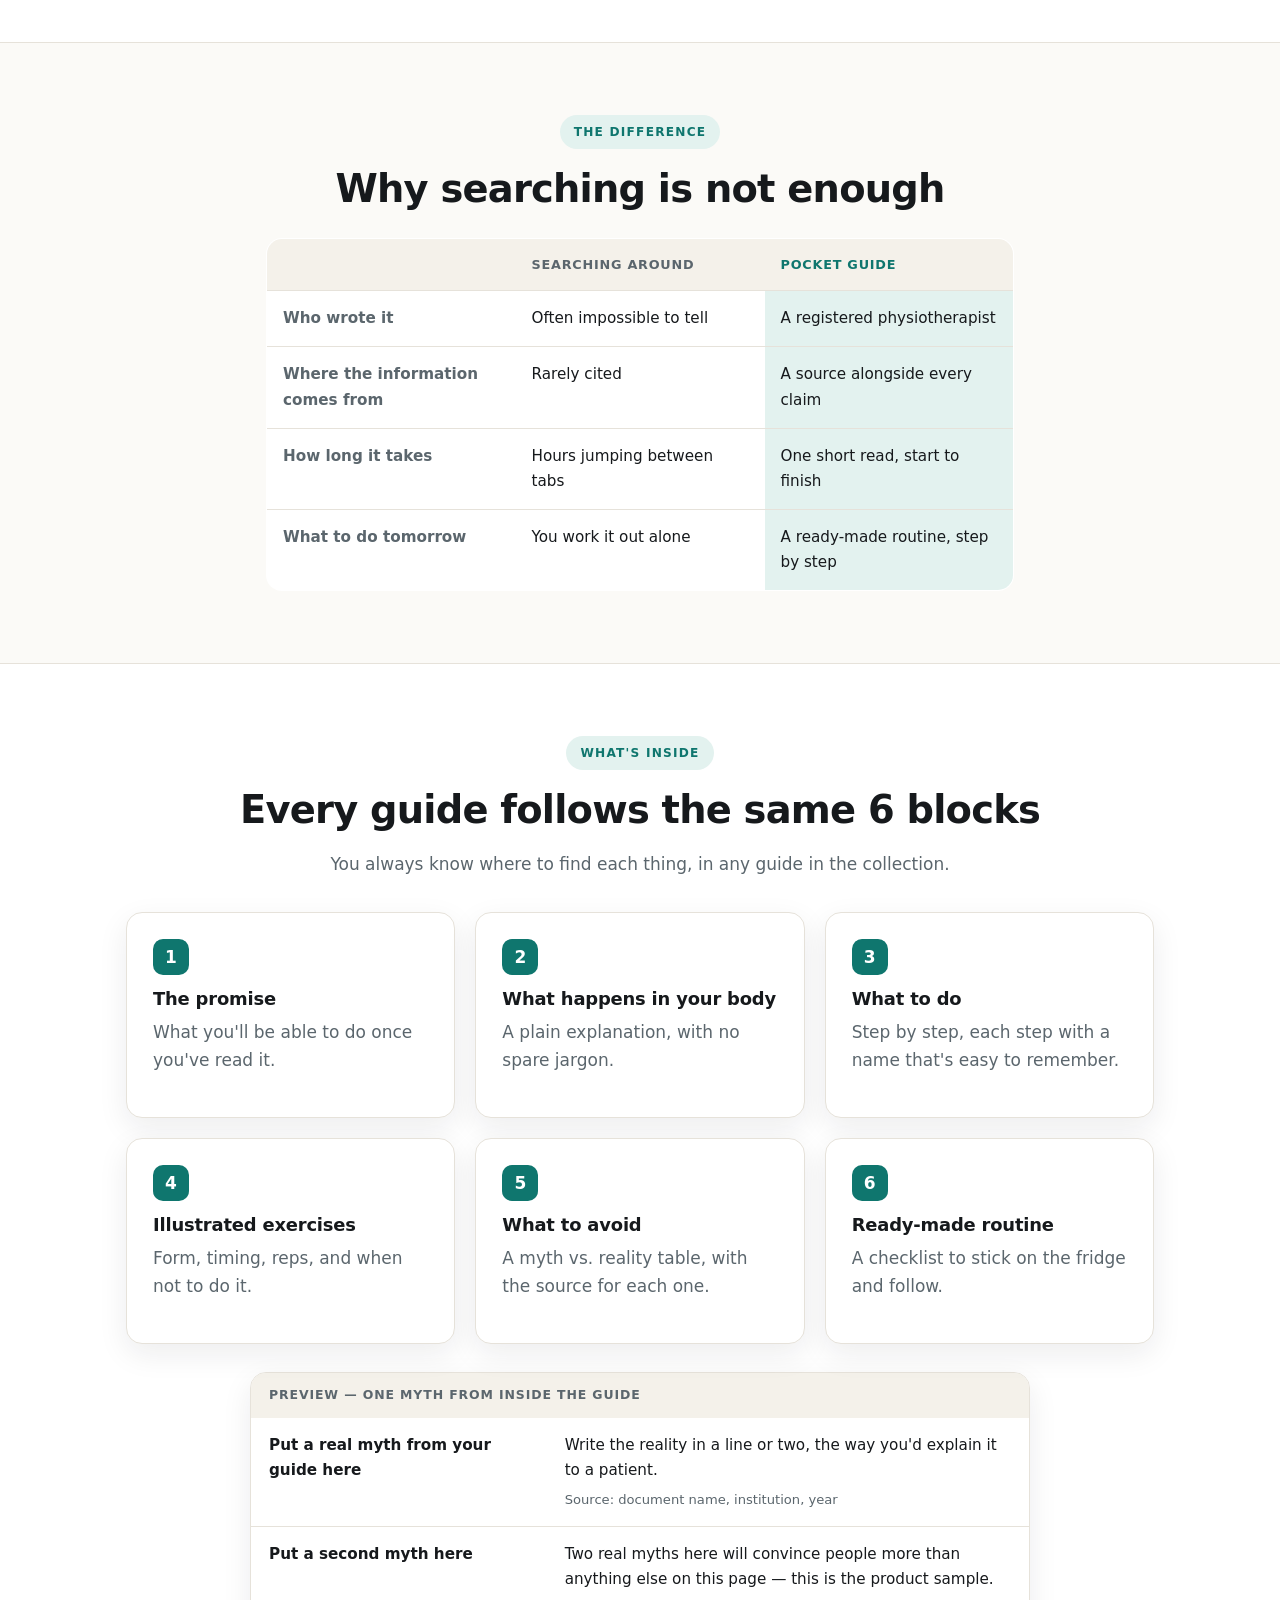
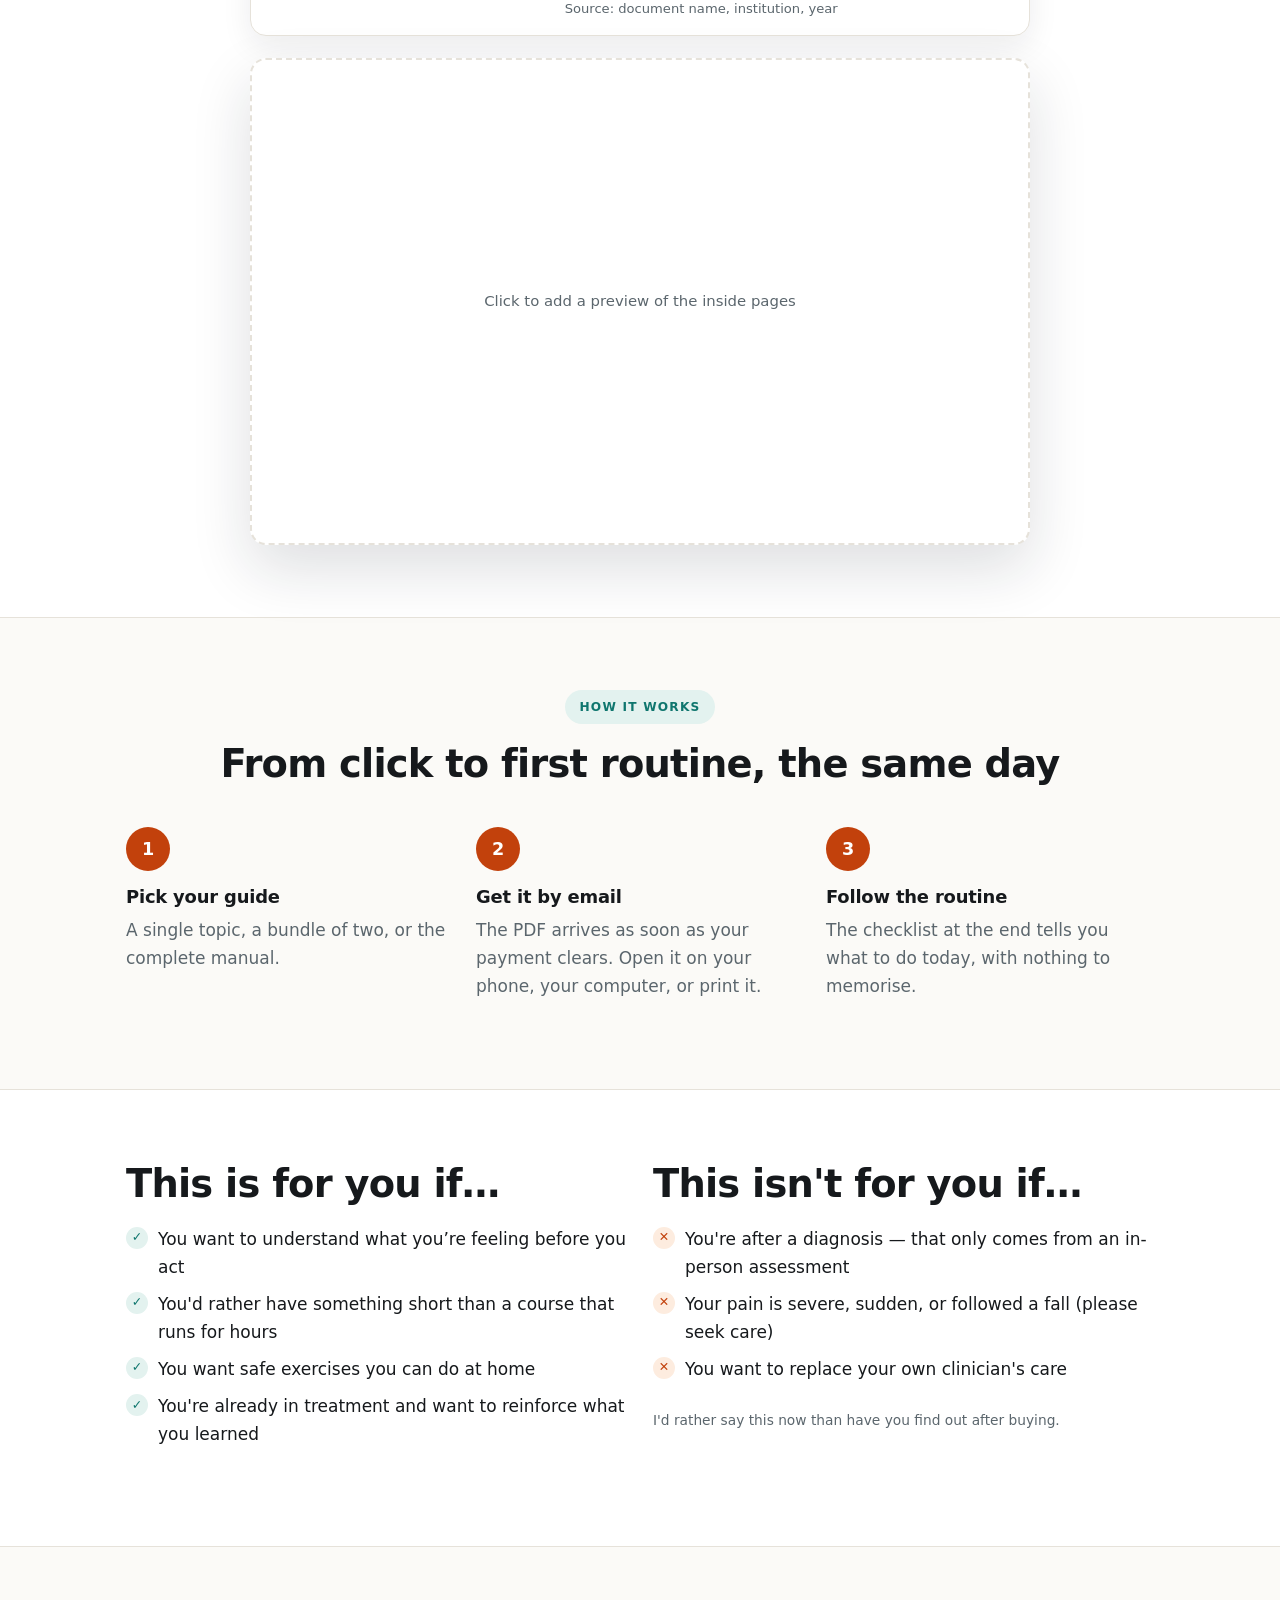
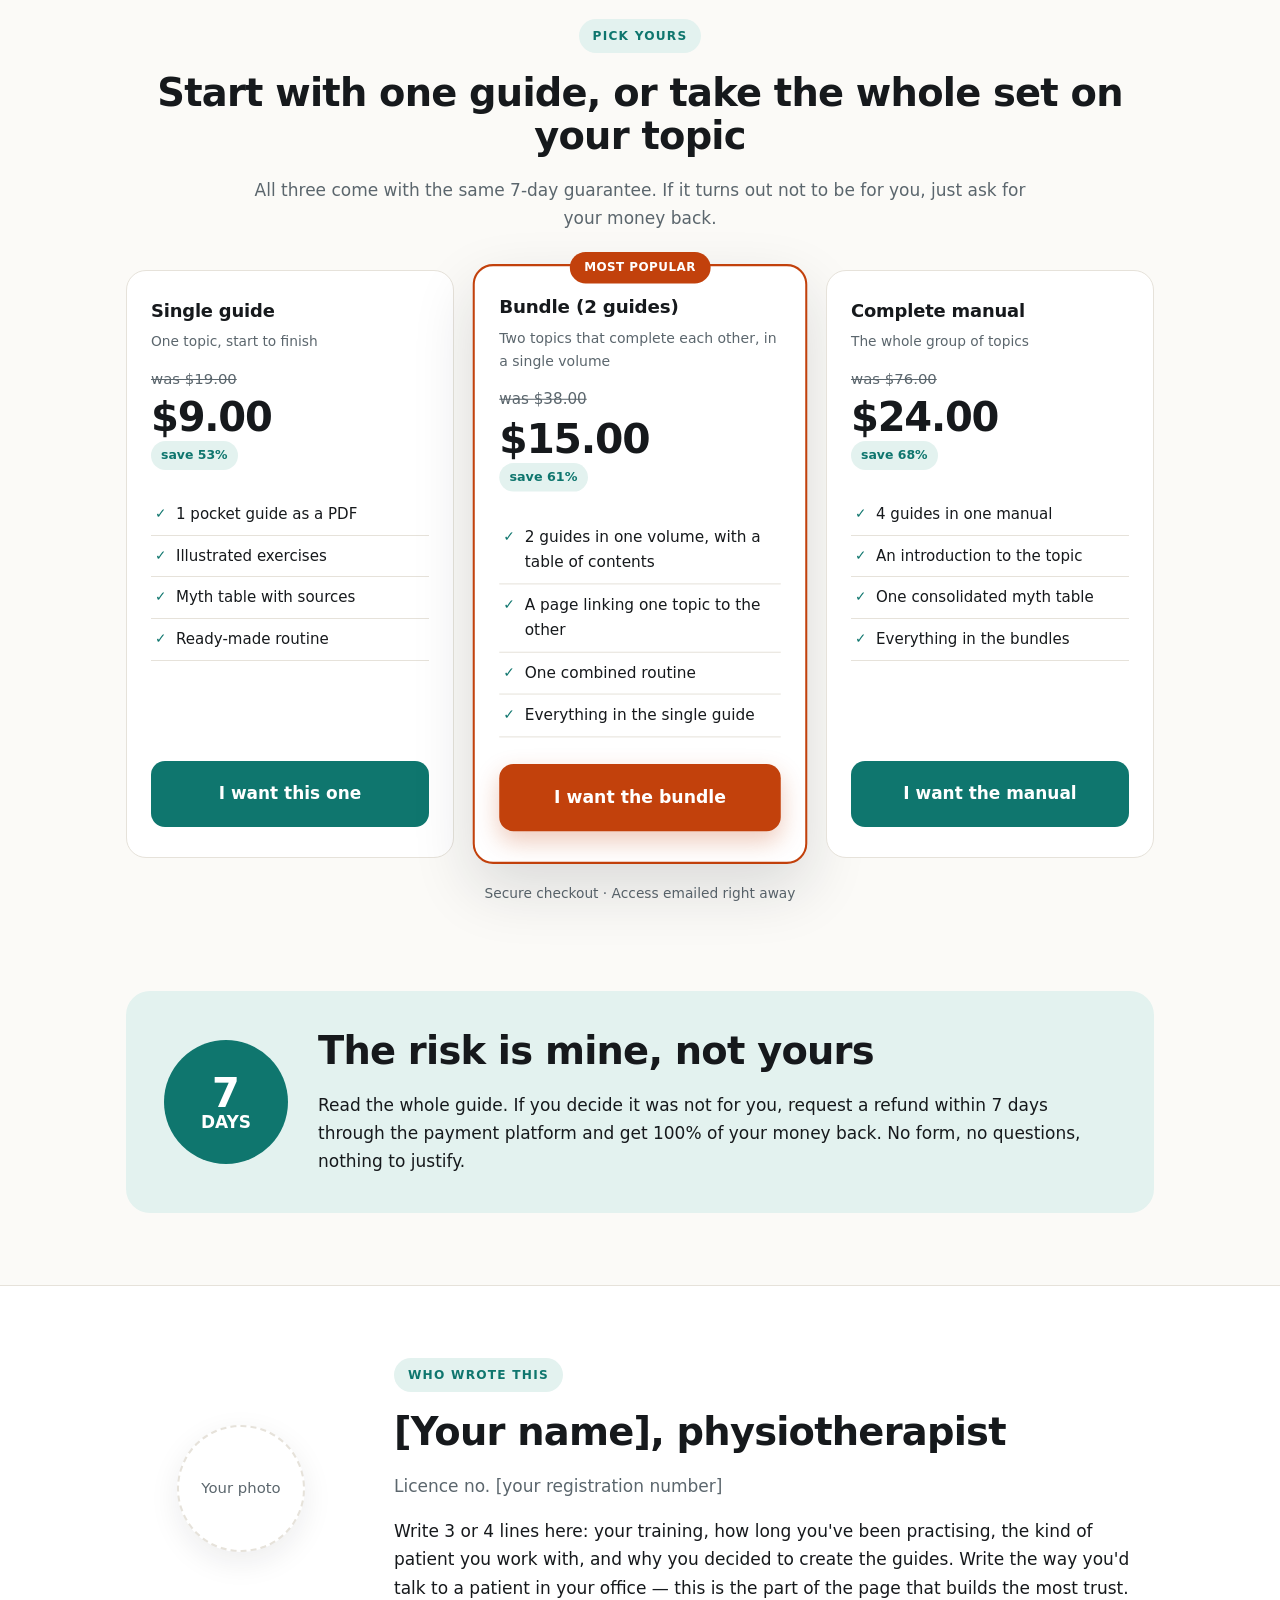
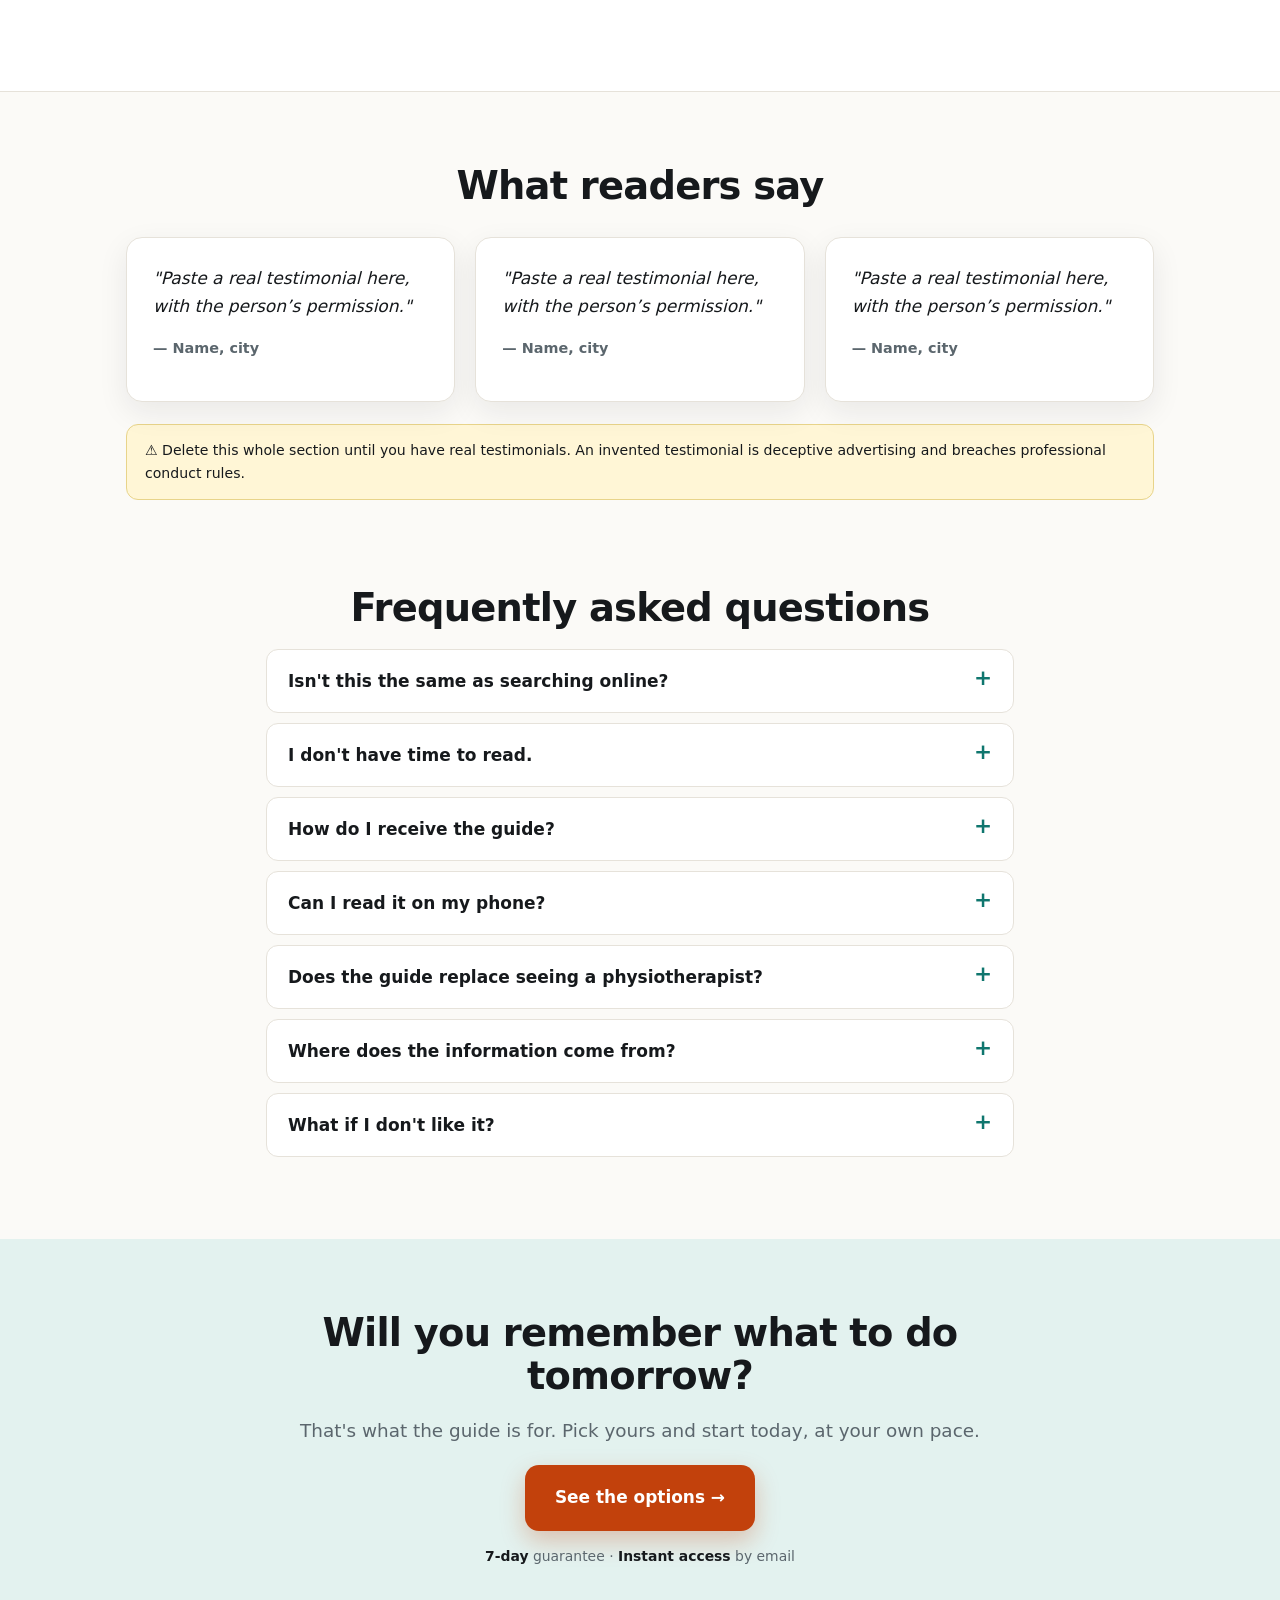
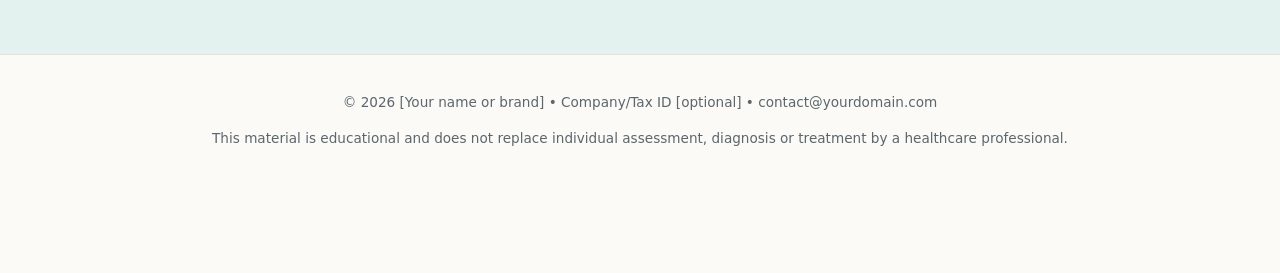
==== commit 5170ebb3: "Ajustes de layout no celular e no bloco de precos" ====
--- a/en/index.html
+++ b/en/index.html
@@ -64,7 +64,7 @@
 .narrow{max-width:780px;margin:0 auto}
 section{padding:72px 0}
 h1,h2,h3{line-height:1.12;margin:0 0 .5em;letter-spacing:-.02em}
-h1{font-size:clamp(2.1rem,5.4vw,3.5rem);font-weight:800}
+h1{font-size:clamp(2rem,4.4vw,3rem);font-weight:800}
 h2{font-size:clamp(1.7rem,3.8vw,2.4rem);font-weight:800}
 h3{font-size:1.12rem;font-weight:750;letter-spacing:-.01em}
 p{margin:0 0 1em}
@@ -87,12 +87,12 @@
 .langlink:hover{opacity:1}
 
 /* hero */
-.hero{padding:56px 0 64px;position:relative}
+.hero{padding:44px 0 56px;position:relative}
 .hero::before{content:"";position:absolute;inset:0 auto auto 0;width:100%;height:100%;background:radial-gradient(900px 420px at 15% 0%,var(--brand-soft),transparent 70%);opacity:.7;pointer-events:none;z-index:0}
 .hero>*{position:relative;z-index:1}
 .hero-grid{display:grid;grid-template-columns:1.08fr .92fr;gap:44px;align-items:center}
-.checks{list-style:none;padding:0;margin:22px 0 30px}
-.checks li{padding-left:32px;position:relative;margin-bottom:11px}
+.checks{list-style:none;padding:0;margin:18px 0 26px}
+.checks li{padding-left:32px;position:relative;margin-bottom:9px}
 .checks li::before{content:"✓";position:absolute;left:0;top:2px;width:22px;height:22px;border-radius:50%;background:var(--brand-soft);color:var(--brand);font-weight:900;font-size:.78rem;display:grid;place-items:center}
 .img-slot{background:var(--surface);border:2px dashed var(--line);border-radius:var(--radius);aspect-ratio:4/5;display:grid;place-items:center;text-align:center;color:var(--muted);font-size:.93rem;padding:22px;overflow:hidden;position:relative;box-shadow:var(--shadow-lg)}
 .img-slot img{width:100%;height:100%;object-fit:cover;position:absolute;inset:0}
@@ -116,8 +116,8 @@
 .pain-list li{background:var(--bg);border:1px solid var(--line);border-left:3px solid var(--accent);border-radius:12px;padding:15px 19px;margin-bottom:11px;text-align:left}
 
 /* comparison table */
-.vs{width:100%;border-collapse:collapse;margin-top:28px;background:var(--surface);border:1px solid var(--line);border-radius:var(--radius);overflow:hidden}
-.vs th,.vs td{padding:15px 16px;text-align:left;border-bottom:1px solid var(--line);font-size:.95rem;vertical-align:top}
+.vs{width:100%;max-width:100%;table-layout:fixed;border-collapse:collapse;margin-top:28px;background:var(--surface);border:1px solid var(--line);border-radius:var(--radius);overflow:hidden}
+.vs th,.vs td{padding:15px 16px;text-align:left;border-bottom:1px solid var(--line);font-size:.95rem;vertical-align:top;overflow-wrap:break-word}
 .vs thead th{background:var(--raise);font-size:.8rem;text-transform:uppercase;letter-spacing:.06em;color:var(--muted);font-weight:800}
 .vs thead th:last-child{color:var(--brand)}
 .vs tbody tr:last-child td{border-bottom:0}
@@ -128,8 +128,8 @@
 /* myth preview */
 .myth-demo{background:var(--surface);border:1px solid var(--line);border-radius:var(--radius);overflow:hidden;margin-top:28px;box-shadow:var(--shadow)}
 .myth-demo .head{background:var(--raise);padding:12px 18px;font-size:.78rem;font-weight:800;letter-spacing:.07em;text-transform:uppercase;color:var(--muted)}
-.myth-demo table{width:100%;border-collapse:collapse}
-.myth-demo td{padding:15px 18px;border-bottom:1px solid var(--line);font-size:.95rem;vertical-align:top}
+.myth-demo table{width:100%;max-width:100%;table-layout:fixed;border-collapse:collapse}
+.myth-demo td{padding:15px 18px;border-bottom:1px solid var(--line);font-size:.95rem;vertical-align:top;overflow-wrap:break-word}
 .myth-demo tr:last-child td{border-bottom:0}
 .myth-demo td:first-child{width:38%;font-weight:700}
 .myth-demo .src{display:block;margin-top:6px;font-size:.82rem;color:var(--muted)}
@@ -153,7 +153,8 @@
 .offer li::before{content:"✓";position:absolute;left:4px;color:var(--brand);font-weight:900;font-size:.85rem}
 .from{color:var(--muted);text-decoration:line-through;font-size:.93rem}
 .price{font-size:2.5rem;font-weight:900;line-height:1;margin:6px 0 4px;letter-spacing:-.03em}
-.save{display:inline-block;background:var(--brand-soft);color:var(--brand);font-size:.78rem;font-weight:800;padding:4px 10px;border-radius:999px;margin-bottom:6px}
+.save{align-self:flex-start;background:var(--brand-soft);color:var(--brand);font-size:.78rem;font-weight:800;padding:4px 10px;border-radius:999px;margin-bottom:6px}
+.from,.price{align-self:flex-start}
 
 /* author */
 .author{display:grid;grid-template-columns:230px 1fr;gap:38px;align-items:center}
